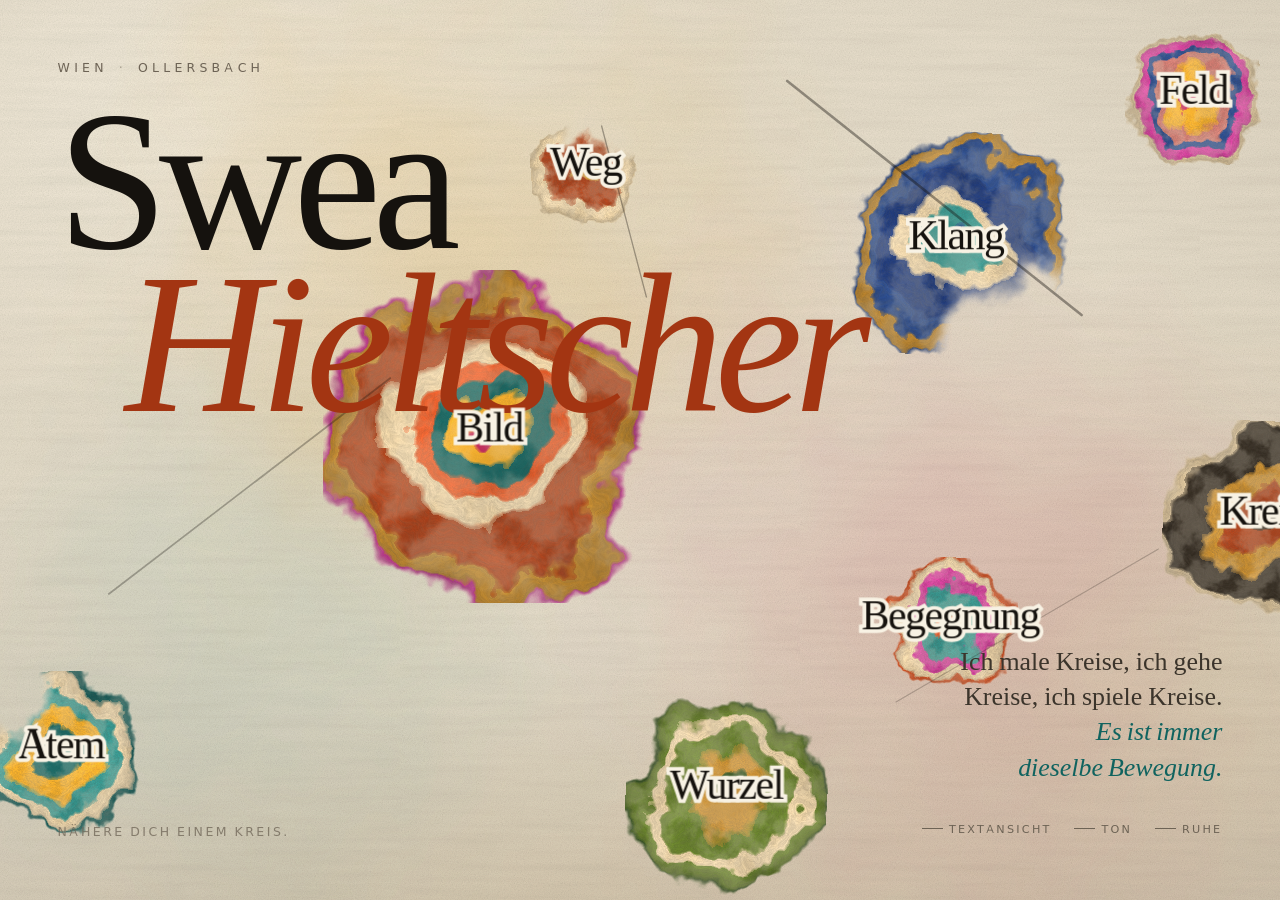
==== index.html @ 7e01fe28 "Kreise — Feld, Spiralräume, Pigment-Shader, Prüfwerkzeuge" ====
<!DOCTYPE html>
<html lang="de" data-modus="feld">
<head>
<meta charset="utf-8">
<meta name="viewport" content="width=device-width, initial-scale=1, viewport-fit=cover">
<title>Swea Hieltscher — Kreise</title>
<meta name="description" content="Swea Hieltscher. Malerei, Musik, Bewegung, Gesundheit. Alles ist ein Kreis. Wien und Ollersbach.">
<meta name="theme-color" content="#efe5d1">
<meta name="color-scheme" content="light">

<meta property="og:title" content="Swea Hieltscher — Kreise">
<meta property="og:description" content="Malerei, Musik, Bewegung, Gesundheit. Alles ist ein Kreis.">
<meta property="og:type" content="website">
<meta property="og:locale" content="de_AT">

<link rel="preload" href="assets/fonts/fraunces-var.woff2" as="font" type="font/woff2" crossorigin>
<link rel="preload" href="assets/fonts/instrument-sans-var.woff2" as="font" type="font/woff2" crossorigin>
<link rel="stylesheet" href="assets/css/01-grund.css">
<link rel="stylesheet" href="assets/css/02-feld.css">
<link rel="stylesheet" href="assets/css/03-raum.css">
<link rel="stylesheet" href="assets/css/04-schrift.css">
</head>
<body>

<a class="ueberspringen" href="#dokument">Direkt zum Text</a>

<!-- ══════════════════════════════════════════════════════════════
     PAPIER — der Grund. Liegt unter allem.
     ══════════════════════════════════════════════════════════════ -->
<div class="papier" aria-hidden="true">
  <div class="papier__ton"></div>
  <div class="papier__faser"></div>
  <div class="papier__licht"></div>
</div>

<!-- ══════════════════════════════════════════════════════════════
     PIGMENT — die gemalten Kreise (WebGL). Rein dekorativ.
     Ohne WebGL bleibt die Fläche leer und die SVG-Ebene trägt alles.
     ══════════════════════════════════════════════════════════════ -->
<canvas id="pigment" aria-hidden="true"></canvas>
<!-- Die Faser des Papiers liegt AUF der Farbe — sonst schwebt sie darüber. -->
<div class="korn" aria-hidden="true"></div>

<!-- ══════════════════════════════════════════════════════════════
     LINIEN — Kandinsky-Ebene: Geraden, Kreisrisse, Rotoskop-Figur
     ══════════════════════════════════════════════════════════════ -->
<svg id="linien" aria-hidden="true" preserveAspectRatio="xMidYMid slice">
  <defs>
    <filter id="zittern" x="-20%" y="-20%" width="140%" height="140%">
      <feTurbulence type="fractalNoise" baseFrequency="0.02" numOctaves="2" seed="7" result="n"/>
      <feDisplacementMap in="SourceGraphic" in2="n" scale="6" xChannelSelector="R" yChannelSelector="G"/>
    </filter>
    <filter id="tusche" x="-15%" y="-15%" width="130%" height="130%">
      <feTurbulence type="fractalNoise" baseFrequency="0.9" numOctaves="3" seed="3" result="k"/>
      <feDisplacementMap in="SourceGraphic" in2="k" scale="1.6" xChannelSelector="R" yChannelSelector="G"/>
    </filter>
    <!-- Aquarell: Kanten ausfransen, Pigment körnen, Ränder dunkler laufen lassen -->
    <filter id="aquarell" x="-12%" y="-12%" width="124%" height="124%" color-interpolation-filters="sRGB">
      <feTurbulence type="fractalNoise" baseFrequency="0.014 0.019" numOctaves="4" seed="11" result="gross"/>
      <feDisplacementMap in="SourceGraphic" in2="gross" scale="26" xChannelSelector="R" yChannelSelector="G" result="verlaufen"/>
      <feTurbulence type="fractalNoise" baseFrequency="0.22" numOctaves="3" seed="5" result="fein"/>
      <feDisplacementMap in="verlaufen" in2="fein" scale="5" xChannelSelector="R" yChannelSelector="G" result="gefranst"/>
      <feTurbulence type="fractalNoise" baseFrequency="1.1" numOctaves="2" seed="19" result="korn"/>
      <feColorMatrix in="korn" type="saturate" values="0" result="korngrau"/>
      <feComposite in="korngrau" in2="gefranst" operator="in" result="korn-in"/>
      <feBlend in="gefranst" in2="korn-in" mode="multiply" result="gekoernt"/>
      <feComposite in="gekoernt" in2="gefranst" operator="atop"/>
    </filter>
  </defs>
  <g id="linien-fern"></g>
  <g id="linien-nah"></g>
  <g id="roto"></g>
</svg>

<!-- ══════════════════════════════════════════════════════════════
     DAS FELD — Ebene 0. Ohne JavaScript ist das schlicht das
     Inhaltsverzeichnis eines langen, lesbaren Dokuments.
     ══════════════════════════════════════════════════════════════ -->
<header id="feld">

  <p class="feld__ort"><span>Wien</span> <i>·</i> <span>Ollersbach</span></p>

  <h1 class="feld__name">
    <span class="feld__vorname">Swea</span>
    <span class="feld__nachname">Hieltscher</span>
  </h1>

  <p class="feld__satz">
    Ich male Kreise, ich gehe Kreise, ich spiele Kreise.<br>
    <em>Es ist immer dieselbe&nbsp;Bewegung.</em>
  </p>

  <nav class="feld__kreise" aria-label="Bereiche">
    <ul>
      <li><a href="#raum-bild"      data-kreis="bild"><b>Bild</b><i>Malerei</i></a></li>
      <li><a href="#raum-klang"     data-kreis="klang"><b>Klang</b><i>Violine &amp; Musikphysiologie</i></a></li>
      <li><a href="#raum-kreis"     data-kreis="kreis"><b>Kreis</b><i>Bagua Zhang</i></a></li>
      <li><a href="#raum-atem"      data-kreis="atem"><b>Atem</b><i>Qigong</i></a></li>
      <li><a href="#raum-wurzel"    data-kreis="wurzel"><b>Wurzel</b><i>Gesundheitscoaching</i></a></li>
      <li><a href="#raum-feld"      data-kreis="feldraum"><b>Feld</b><i>Aurachirurgie</i></a></li>
      <li><a href="#raum-weg"       data-kreis="weg"><b>Weg</b><i>Über Swea</i></a></li>
      <li><a href="#raum-begegnung" data-kreis="begegnung"><b>Begegnung</b><i>Termin &amp; Kontakt</i></a></li>
    </ul>
  </nav>

  <p class="feld__hinweis" data-hinweis>
    <span class="nur-zeiger">Nähere dich einem Kreis.</span>
    <span class="nur-finger">Berühre einen Kreis.</span>
  </p>
</header>

<!-- ══════════════════════════════════════════════════════════════
     WERKZEUG — dezent, unten. Keine Buttons: Striche mit Wörtern.
     ══════════════════════════════════════════════════════════════ -->
<div id="werkzeug">
  <button type="button" data-schalter="schrift" aria-pressed="false">
    <span class="werkzeug__strich" aria-hidden="true"></span>Textansicht
  </button>
  <button type="button" data-schalter="ton" aria-pressed="false">
    <span class="werkzeug__strich" aria-hidden="true"></span>Ton
  </button>
  <button type="button" data-schalter="ruhe" aria-pressed="false">
    <span class="werkzeug__strich" aria-hidden="true"></span>Ruhe
  </button>
</div>

<!-- Zurück ins Feld -->
<button type="button" id="zurueck" hidden>
  <svg viewBox="0 0 40 40" aria-hidden="true"><circle cx="20" cy="20" r="15"/><circle cx="20" cy="20" r="8"/><circle cx="20" cy="20" r="2.5"/></svg>
  <span>ins Feld</span>
</button>

<!-- ══════════════════════════════════════════════════════════════
     DOKUMENT — der wirkliche Inhalt. Immer im DOM, immer lesbar,
     immer durchsuchbar. Die Räume sind nur seine Inszenierung.
     ══════════════════════════════════════════════════════════════ -->
<main id="dokument">

<!-- ─────────────────────────────── BILD ─────────────────────────── -->
<article class="raum" id="raum-bild" data-kreis="bild" data-geste="ringe">
  <div class="raum__kopf">
    <p class="raum__zahl" aria-hidden="true">01</p>
    <p class="raum__art">Malerei</p>
    <h2 class="raum__titel">Bild</h2>
    <p class="raum__lead">Farbe ist nichts, was man aufträgt.<br><em>Sie ist etwas, das kreist.</em></p>
  </div>

  <div class="raum__leib">
    <!-- PLATZHALTER-TEXT · bitte von Swea ersetzen -->
    <p class="gross">Ich male in Ringen. Nicht weil ich es mir vorgenommen hätte — es passiert einfach. Der Pinsel setzt an und findet von selbst zurück zum Anfang.</p>

    <p>Wenn ich vor der Leinwand stehe, arbeite ich nicht anders als beim Kreisgehen im Bagua oder beim Bogenstrich auf der Violine. Es gibt einen Mittelpunkt, und alles ordnet sich um ihn. Was von außen wie Komposition aussieht, ist von innen Atem.</p>

    <p>Die Farben suche ich nicht aus. Sie kommen aus dem Zustand, in dem ich bin: Zinnober an lauten Tagen, tiefes Türkis, wenn ich lange still war. Manche Bilder brauchen vierzig Schichten, bis der Kern durchkommt.</p>

    <blockquote>
      <p>Ein Kreis hat keinen Anfang, den man verteidigen müsste.</p>
    </blockquote>
  </div>

  <!-- Werke: Platzhalter. Ersetzen durch echte Aufnahmen in assets/img/werke/ -->
  <div class="werke" data-werke>
    <figure class="werk" data-palette="glut">
      <div class="werk__flaeche" aria-hidden="true"></div>
      <figcaption><b>Kreislauf I</b><i>Öl auf Leinwand · 90 × 120 cm</i></figcaption>
    </figure>
    <figure class="werk" data-palette="aquarell">
      <div class="werk__flaeche" aria-hidden="true"></div>
      <figcaption><b>Aufbrechen</b><i>Aquarell auf Bütten · 56 × 76 cm</i></figcaption>
    </figure>
    <figure class="werk" data-palette="kandinsky">
      <div class="werk__flaeche" aria-hidden="true"></div>
      <figcaption><b>Acht Richtungen</b><i>Acryl &amp; Tusche · 100 × 100 cm</i></figcaption>
    </figure>
    <figure class="werk" data-palette="erde">
      <div class="werk__flaeche" aria-hidden="true"></div>
      <figcaption><b>Spreewald, aus dem Gedächtnis</b><i>Öl auf Holz · 40 × 40 cm</i></figcaption>
    </figure>
  </div>

  <div class="raum__fuss">
    <p>Arbeiten sind nach Vereinbarung im Atelier zu sehen.</p>
    <a class="strichlink" href="#raum-begegnung">Atelierbesuch anfragen</a>
  </div>
</article>

<!-- ─────────────────────────────── KLANG ────────────────────────── -->
<article class="raum" id="raum-klang" data-kreis="klang" data-geste="saite">
  <div class="raum__kopf">
    <p class="raum__zahl" aria-hidden="true">02</p>
    <p class="raum__art">Violine &amp; Musikphysiologie</p>
    <h2 class="raum__titel">Klang</h2>
    <p class="raum__lead">Seit meinem siebten Lebensjahr<br><em>spiele ich jeden Tag.</em></p>
  </div>

  <div class="artefakt">
    <div class="saite">
      <svg viewBox="0 0 1000 220" preserveAspectRatio="none" aria-hidden="true"><path d="M0 110 L1000 110"/></svg>
    </div>
    <p class="artefakt__wort">Streich darüber. Vier Saiten: g&nbsp;·&nbsp;d&nbsp;·&nbsp;a&nbsp;·&nbsp;e′</p>
  </div>

  <div class="raum__leib">
    <p class="gross">Durch die Musik konnte ich verarbeiten, wofür ich keine Worte hatte. Ihre Schönheit und Kraft wurden zu einem täglichen Lebenselixier.</p>

    <p>Der Weg führte mich in den Beruf: Musikerin, Violinpädagogin, Leiterin der Schostakowitsch-Musikschule in Berlin. Heute bin ich Direktorin der Musikschulen der Stadt Wien.</p>

    <p>Die asymmetrische Haltung beim Violinspiel wurde zugleich zu einer großen körperlichen Herausforderung. Schon im Studium begann ich deshalb mit Yoga und Taiji. Später absolvierte ich an der Universität für Musik und darstellende Kunst Wien die Ausbildung zur <b>Musikphysiologin</b>.</p>

    <p>Mir ist wichtig, dass Lehrende und Schüler:innen von Beginn an Zugang zu einem gelösten Körper finden — und damit zu einem freien Spiel ihres Instruments.</p>
  </div>

  <ul class="liste">
    <li><b>Musiker:innengesundheit</b><span>Einzelcoaching für Spielende jeden Alters und Niveaus</span></li>
    <li><b>Haltung &amp; Spielapparat</b><span>Asymmetrie verstehen statt bekämpfen</span></li>
    <li><b>Auftrittsangst</b><span>Atem, Wahrnehmung, Zentrierung vor dem Podium</span></li>
    <li><b>Fortbildung für Kollegien</b><span>Musikschulen, Konservatorien, Orchester</span></li>
  </ul>

  <div class="raum__fuss">
    <a class="strichlink" href="#raum-begegnung">Coaching anfragen</a>
  </div>
</article>

<!-- ─────────────────────────────── KREIS ────────────────────────── -->
<article class="raum" id="raum-kreis" data-kreis="kreis" data-geste="gehen">
  <div class="raum__kopf">
    <p class="raum__zahl" aria-hidden="true">03</p>
    <p class="raum__art">Bagua Zhang</p>
    <h2 class="raum__titel">Kreis</h2>
    <p class="raum__lead">Die Acht-Trigramme-Hand.<br><em>Meditation, die geht.</em></p>
  </div>

  <div class="artefakt">
    <div class="bagua">
      <svg viewBox="0 0 600 460" aria-hidden="true">
        <g class="bagua__ring"></g>
        <g class="bagua__spur"></g>
        <g class="bagua__trigramme"></g>
        <g class="bagua__figur"></g>
      </svg>
    </div>
    <p class="artefakt__wort">Führ sie um den Kreis. Acht Richtungen, eine Bewegung.</p>
  </div>

  <div class="raum__leib">
    <p class="gross">Bagua Zhang gehört zu den inneren Stilen der chinesischen Kampfkunst. Es verbindet Selbstverteidigung mit Gesundheitsförderung — und mit Meditation in Bewegung.</p>

    <p>Die charakteristischen Kreisformen mit ihren spiralig windenden Bewegungen schulen Beweglichkeit, Zentrierung und Präsenz. Eine Reihe von Aufwärmübungen bringt die Energie ins Fließen und bereitet gezielt verschiedene Regionen des Körpers vor.</p>

    <p>Bei den anschließenden Kreisformen arbeiten wir mit drehenden und windenden Spiralbewegungen. So trainieren wir Körper und Geist, entspannt und zugleich voller Energie zu sein. Einzelne Übungen lassen sich hervorragend in den Alltag integrieren. Voraussetzung ist der Wille zur Veränderung.</p>
  </div>

  <ul class="liste">
    <li><b>Bagua-Qigong</b><span>als Grundlage — Lösen, Öffnen, Sinken</span></li>
    <li><b>Kreisformen</b><span>Gehen, Wenden, Wandeln</span></li>
    <li><b>Partnerübungen</b><span>Anwendungen und Kontakt</span></li>
  </ul>

  <p class="klein">Für Anfänger:innen und Fortgeschrittene. In Präsenz in Wien und online.</p>

  <div class="raum__fuss">
    <a class="strichlink" href="#raum-begegnung">Kursplatz anfragen</a>
  </div>
</article>

<!-- ─────────────────────────────── ATEM ─────────────────────────── -->
<article class="raum" id="raum-atem" data-kreis="atem" data-geste="atmen">
  <div class="raum__kopf">
    <p class="raum__zahl" aria-hidden="true">04</p>
    <p class="raum__art">Qigong</p>
    <h2 class="raum__titel">Atem</h2>
    <p class="raum__lead">Bewegte Lebenspflege.<br><em>Reichlich und harmonisch fließendes Qi.</em></p>
  </div>

  <div class="artefakt">
    <div class="atem">
      <div class="atem__scheibe" aria-hidden="true"></div>
      <p class="atem__wort" aria-hidden="true">ein</p>
    </div>
    <p class="artefakt__wort">Atme mit. Vier Sekunden ein, sechs aus.</p>
  </div>

  <div class="raum__leib">
    <p class="gross">Qigong umfasst Übungen für Haltung, Bewegung, Atmung, Vorstellung und Geist — in Ruhe oder in Bewegung.</p>

    <p>Reichlich und harmonisch fließendes Qi ist eine Voraussetzung für Gesundheit und Wohlbefinden. Die Vielfalt der Methoden lässt jeden Menschen den passenden Weg finden: sanft, kräftigend, alltagstauglich.</p>
  </div>

  <ul class="liste">
    <li><b>Kranich-Qigong</b><span>&amp; Meridian Balancing</span></li>
    <li><b>Die sechs Harmonien</b><span>Innen und Außen verbinden</span></li>
    <li><b>Die sechs heilenden Laute</b><span>Klang als Organpflege</span></li>
    <li><b>Rücken &amp; Wirbelsäule</b><span>Für alle, die viel sitzen oder tragen</span></li>
  </ul>

  <div class="raum__fuss">
    <a class="strichlink" href="#raum-begegnung">Kursplatz anfragen</a>
  </div>
</article>

<!-- ─────────────────────────────── WURZEL ───────────────────────── -->
<article class="raum" id="raum-wurzel" data-kreis="wurzel" data-geste="wurzeln">
  <div class="raum__kopf">
    <p class="raum__zahl" aria-hidden="true">05</p>
    <p class="raum__art">Ganzheitliches Gesundheitscoaching</p>
    <h2 class="raum__titel">Wurzel</h2>
    <p class="raum__lead">Gesundheit fördern,<br><em>statt Krankheit verwalten.</em></p>
  </div>

  <div class="raum__leib">
    <p class="gross">Unser Körper trägt eine tiefe Fähigkeit zur Selbstregulation in sich. Meine Arbeit setzt genau dort an: bei den Wurzeln.</p>

    <p>In der Einzelberatung schauen wir gemeinsam auf die tragenden Säulen deiner Gesundheit — und entwickeln konkrete, alltagstaugliche Schritte, die zu deinem Leben passen. Die zugrundeliegende Ausbildung ist die zum Ganzheitlichen Gesundheitscoach nach Prof. Dr. Spitz an der Akademie für menschliche Medizin.</p>
  </div>

  <div class="artefakt">
    <div class="wurzelwerk"><svg aria-hidden="true"></svg></div>
    <p class="artefakt__wort">Fünf Säulen. Sie wachsen aus derselben Wurzel.</p>
  </div>

  <ul class="liste liste--wurzel">
    <li><b>Ernährung</b><span>Ganzheitlich und anti-entzündlich</span></li>
    <li><b>Bewegung</b><span>Regeneration und Schlaf</span></li>
    <li><b>Licht</b><span>Vitamin D, Sonne, Naturverbundenheit</span></li>
    <li><b>Ruhe</b><span>Stress, mentale Balance, innere Stille</span></li>
    <li><b>Begleitung</b><span>Individuell, Schritt für Schritt</span></li>
  </ul>

  <p class="klein">Ob persönlich in Wien oder online von zuhause — die Zusammenarbeit richtet sich nach dir.</p>

  <div class="raum__fuss">
    <a class="strichlink" href="#raum-begegnung">Coaching-Termin buchen</a>
    <a class="strichlink strichlink--extern" href="https://spitzen-ausbildung.de/" rel="noopener">Zur Ausbildung</a>
  </div>
</article>

<!-- ─────────────────────────────── FELD ─────────────────────────── -->
<article class="raum" id="raum-feld" data-kreis="feldraum" data-geste="felder">
  <div class="raum__kopf">
    <p class="raum__zahl" aria-hidden="true">06</p>
    <p class="raum__art">Aurachirurgie &amp; Informationsmedizin</p>
    <h2 class="raum__titel">Feld</h2>
    <p class="raum__lead">Dort, wo das Behandeln von Symptomen<br><em>allein nicht weiterhilft.</em></p>
  </div>

  <div class="raum__leib">
    <p class="gross">Die Aurachirurgie nach Rudolf Kern arbeitet auf der energetischen Ebene des Menschen.</p>

    <p>Sie widmet sich belastenden Mustern, karmischen Themen und der Anregung der Selbstheilungskräfte. Ausgebildet wurde ich bei Rudolf Kern und Dr. med. Mathias Künlen am Institut Kerngesund.</p>

    <p>Energetische Arbeit lässt sich sowohl in Präsenz als auch als Fernbegleitung durchführen. Wir finden gemeinsam die Form, die dich am besten unterstützt.</p>

    <p class="hinweis-medizinisch">Diese Arbeit versteht sich als Ergänzung — nicht als Ersatz — zu ärztlicher Behandlung. Sie stellt kein Heilversprechen dar.</p>
  </div>

  <div class="artefakt">
    <div class="aura" aria-hidden="true"><span></span><span></span><span></span><span></span><span></span></div>
    <p class="artefakt__wort">Schichten um einen Menschen herum.</p>
  </div>

  <div class="raum__fuss">
    <a class="strichlink" href="#raum-begegnung">Sitzung anfragen</a>
    <a class="strichlink strichlink--extern" href="https://www.kerngesund.ch/" rel="noopener">Institut Kerngesund</a>
    <a class="strichlink strichlink--extern" href="https://www.aurachirurgie.me/" rel="noopener">Aurachirurgie</a>
  </div>
</article>

<!-- ─────────────────────────────── WEG ──────────────────────────── -->
<article class="raum" id="raum-weg" data-kreis="weg" data-geste="linie">
  <div class="raum__kopf">
    <p class="raum__zahl" aria-hidden="true">07</p>
    <p class="raum__art">Über Swea</p>
    <h2 class="raum__titel">Weg</h2>
    <p class="raum__lead">Ich gehe mit offenen Sinnen durchs Leben —<br><em>und meinen eigenen Weg.</em></p>
  </div>

  <ol class="weg" data-weg>
    <li>
      <h3>Der Spreewald</h3>
      <p>Schon in meiner Kindheit entwickelte ich eine tiefe Verbundenheit zur Natur. In Wald und Flur des Spreewaldes nahe meiner Heimatstadt fand ich Wohlbefinden und viele glückliche Momente. Heute weiß ich: dort habe ich immer wieder Heilung für Seele, Körper und Geist erfahren.</p>
    </li>
    <li>
      <h3>Die Violine</h3>
      <p>Seit meinem siebten Lebensjahr begleitet mich das tägliche Spiel. Mein Körperbewusstsein und meine Wahrnehmung für die grenzenlosen Schwingungen der Musik wurden früh geschult.</p>
    </li>
    <li>
      <h3>Berlin</h3>
      <p>Musikerin, Violinpädagogin, Leiterin der Schostakowitsch-Musikschule.</p>
    </li>
    <li>
      <h3>Yoga, Taiji, mdw</h3>
      <p>Die asymmetrische Haltung beim Violinspiel wurde zur körperlichen Herausforderung. Schon im Studium begann ich deshalb mit Yoga und Taiji. Später die Ausbildung zur Musikphysiologin an der Universität für Musik und darstellende Kunst Wien.</p>
    </li>
    <li>
      <h3>Um die Jahrtausendwende</h3>
      <p>Gezielte Ausbildungen in Qigong, Taiji und Bagua Zhang. Was damals begann, wurde zu einem lebenslangen Lernen — und führte mich dazu, selbst Kurse und Fortbildungen in Körper- und Energiearbeit zu geben.</p>
    </li>
    <li>
      <h3>Wien</h3>
      <p>Als Direktorin der Musikschulen der Stadt Wien ist es mir wichtig, dass Lehrende und Schüler:innen von Beginn an Zugang zu einem gelösten Körper finden.</p>
    </li>
    <li>
      <h3>Heute</h3>
      <p>Ganzheitlicher Gesundheitscoach nach Prof. Dr. Spitz, Coach für Aurachirurgie und Informationsmedizin bei Rudolf Kern und Dr. med. Mathias Künlen. Und Malerin. Meine Erfahrungen und mein Wissen gebe ich weiter — in Kursen, in Einzelsettings, in Bildern.</p>
    </li>
  </ol>

  <div class="raum__fuss">
    <a class="strichlink" href="#raum-begegnung">Schreib mir</a>
  </div>
</article>

<!-- ─────────────────────────── BEGEGNUNG ────────────────────────── -->
<article class="raum" id="raum-begegnung" data-kreis="begegnung" data-geste="vesica">
  <div class="raum__kopf">
    <p class="raum__zahl" aria-hidden="true">08</p>
    <p class="raum__art">Termin &amp; Kontakt</p>
    <h2 class="raum__titel">Begegnung</h2>
    <p class="raum__lead">Zwei Kreise, die sich überschneiden.<br><em>Dazwischen entsteht der Raum.</em></p>
  </div>

  <form class="formular" data-formular action="mailto:info@gesundheitscoach-wien.at" method="post" enctype="text/plain">
    <p class="formular__zeile">
      <label for="f-name">Wie heißt du?</label>
      <input id="f-name" name="Name" type="text" autocomplete="name" required>
    </p>
    <p class="formular__zeile">
      <label for="f-mail">Wo erreiche ich dich?</label>
      <input id="f-mail" name="E-Mail" type="email" autocomplete="email" required>
    </p>
    <fieldset class="formular__wahl">
      <legend>Worum geht es?</legend>
      <span><input type="radio" id="w1" name="Anliegen" value="Gesundheitscoaching"><label for="w1">Gesundheitscoaching</label></span>
      <span><input type="radio" id="w2" name="Anliegen" value="Aurachirurgie"><label for="w2">Aurachirurgie</label></span>
      <span><input type="radio" id="w3" name="Anliegen" value="Qigong"><label for="w3">Qigong</label></span>
      <span><input type="radio" id="w4" name="Anliegen" value="Bagua Zhang"><label for="w4">Bagua Zhang</label></span>
      <span><input type="radio" id="w5" name="Anliegen" value="Musiker:innengesundheit"><label for="w5">Musiker:innengesundheit</label></span>
      <span><input type="radio" id="w6" name="Anliegen" value="Kunst"><label for="w6">Kunst</label></span>
    </fieldset>
    <fieldset class="formular__wahl formular__wahl--eng">
      <legend>Wie?</legend>
      <span><input type="radio" id="o1" name="Format" value="Präsenz in Wien"><label for="o1">Präsenz in Wien</label></span>
      <span><input type="radio" id="o2" name="Format" value="Online"><label for="o2">Online</label></span>
    </fieldset>
    <p class="formular__zeile">
      <label for="f-text">Was möchtest du mir sagen?</label>
      <textarea id="f-text" name="Nachricht" rows="4"></textarea>
    </p>
    <p class="formular__senden">
      <button type="submit"><span>Absenden</span></button>
    </p>
    <p class="klein formular__notiz">Öffnet dein E-Mail-Programm. Lieber direkt? <a href="mailto:info@gesundheitscoach-wien.at">info@gesundheitscoach-wien.at</a></p>
  </form>

  <div class="kontakt">
    <p><a href="mailto:info@gesundheitscoach-wien.at">info@gesundheitscoach-wien.at</a></p>
    <p><a href="tel:+4369918131950">+43 699 1 81 31 950</a></p>
    <p>Schloßstraße 1/8 · 3061 Ollersbach · Österreich</p>
  </div>
</article>

<!-- ─────────────────────────── RECHTLICHES ──────────────────────── -->
<article class="raum raum--recht" id="raum-impressum" data-kreis="recht">
  <div class="raum__kopf">
    <h2 class="raum__titel raum__titel--klein">Impressum</h2>
  </div>
  <div class="raum__leib">
    <p>Offenlegung gemäß § 5 ECG, § 14 UGB und § 25 Mediengesetz.</p>
    <h3>Medieninhaberin &amp; für den Inhalt verantwortlich</h3>
    <p>Swea Hieltscher<br>Schloßstraße 1/8<br>3061 Ollersbach, Österreich</p>
    <h3>Kontakt</h3>
    <p>E-Mail: <a href="mailto:info@gesundheitscoach-wien.at">info@gesundheitscoach-wien.at</a><br>Telefon: <a href="tel:+4369918131950">+43 699 1 81 31 950</a></p>
    <h3>Unternehmensgegenstand</h3>
    <p>Ganzheitliches Gesundheitscoaching, energetische Begleitung (Aurachirurgie), Qigong- und Bagua-Zhang-Kurse, Coaching für Musiker:innengesundheit sowie künstlerische Tätigkeit.</p>
    <h3>Berufsrechtliche Angaben</h3>
    <p>Berufsbezeichnung: Gesundheitscoach. Verliehen in Österreich. UID-Nr.: derzeit keine vorhanden.</p>
    <h3>Wichtiger gesundheitlicher Hinweis</h3>
    <p>Die angebotenen Coachings, energetischen Sitzungen und Bewegungskurse dienen der Förderung von Wohlbefinden und Gesundheit. Sie ersetzen keine ärztliche oder psychotherapeutische Diagnose oder Behandlung und stellen kein Heilversprechen dar. Bei gesundheitlichen Beschwerden wende dich bitte an eine Ärztin oder einen Arzt.</p>
    <h3>Online-Streitbeilegung</h3>
    <p>Die Europäische Kommission stellt eine Plattform zur Online-Streitbeilegung bereit: <a href="https://ec.europa.eu/consumers/odr/" rel="noopener">ec.europa.eu/consumers/odr</a>. Zur Teilnahme an einem Streitbeilegungsverfahren vor einer Verbraucherschlichtungsstelle sind wir nicht verpflichtet und grundsätzlich nicht bereit.</p>
    <h3>Haftung für Inhalte &amp; Links</h3>
    <p>Die Inhalte dieser Website wurden mit größter Sorgfalt erstellt. Für Richtigkeit, Vollständigkeit und Aktualität wird keine Gewähr übernommen. Diese Website enthält Links zu externen Websites Dritter; für deren Inhalte ist stets der jeweilige Anbieter verantwortlich.</p>
    <h3>Bildnachweis</h3>
    <p>Kunstwerke: Swea Hieltscher. Alle Rechte vorbehalten.</p>
  </div>
</article>

<article class="raum raum--recht" id="raum-datenschutz" data-kreis="recht">
  <div class="raum__kopf">
    <h2 class="raum__titel raum__titel--klein">Datenschutz</h2>
  </div>
  <div class="raum__leib">
    <p>Der Schutz deiner persönlichen Daten ist mir ein wichtiges Anliegen. Ich verarbeite personenbezogene Daten im Einklang mit der Datenschutz-Grundverordnung (DSGVO) und dem österreichischen Datenschutzgesetz (DSG).</p>
    <h3>Verantwortliche</h3>
    <p>Swea Hieltscher, Anschrift wie im Impressum. E-Mail: <a href="mailto:info@gesundheitscoach-wien.at">info@gesundheitscoach-wien.at</a></p>
    <h3>Kontaktformular</h3>
    <p>Das Formular auf dieser Seite überträgt keine Daten an diesen Server. Es öffnet dein eigenes E-Mail-Programm mit einer vorbereiteten Nachricht. Erst wenn du dort auf „Senden“ klickst, erreichen mich deine Angaben — auf demselben Weg wie eine gewöhnliche E-Mail.</p>
    <p><b>Zweck:</b> Bearbeitung und Beantwortung deiner Anfrage. <b>Rechtsgrundlage:</b> Art. 6 Abs. 1 lit. b DSGVO sowie lit. f. <b>Speicherdauer:</b> bis der Zweck entfällt, längstens bis zum Ablauf gesetzlicher Aufbewahrungsfristen.</p>
    <h3>Hosting &amp; Server-Logfiles</h3>
    <!-- TODO: Hosting-Anbieter eintragen -->
    <p>Diese Website wird bei <b>[Hosting-Anbieter eintragen]</b> gehostet. Beim Aufruf werden technische Zugriffsdaten (IP-Adresse, Zeitpunkt, abgerufene Seite, Browsertyp) in Server-Logfiles verarbeitet. Rechtsgrundlage: Art. 6 Abs. 1 lit. f DSGVO.</p>
    <h3>Schriften, Bilder, Skripte</h3>
    <p>Sämtliche Schriftarten, Bilder und Programmbibliotheken werden direkt von diesem Server ausgeliefert. Es werden keine Daten an Google Fonts, CDNs oder andere externe Anbieter übertragen.</p>
    <h3>Cookies &amp; lokale Speicherung</h3>
    <p>Diese Website setzt keine Cookies und kein Tracking ein. Deine Einstellungen für Textansicht, Ton und Ruhe werden ausschließlich lokal in deinem Browser gespeichert und niemals übertragen.</p>
    <h3>Deine Rechte</h3>
    <p>Dir stehen die Rechte auf Auskunft, Berichtigung, Löschung, Einschränkung der Verarbeitung, Datenübertragbarkeit und Widerspruch zu. Wende dich dafür an <a href="mailto:info@gesundheitscoach-wien.at">info@gesundheitscoach-wien.at</a>. Beschwerden richtest du an die österreichische Datenschutzbehörde (<a href="https://www.dsb.gv.at" rel="noopener">dsb.gv.at</a>).</p>
  </div>
</article>

</main>

<footer id="rand">
  <p class="rand__signet" aria-hidden="true">
    <svg viewBox="0 0 60 60"><circle cx="30" cy="30" r="26"/><circle cx="30" cy="30" r="17"/><circle cx="30" cy="30" r="9"/><circle cx="30" cy="30" r="3"/></svg>
  </p>
  <nav aria-label="Rechtliches">
    <a href="#raum-impressum">Impressum</a>
    <a href="#raum-datenschutz">Datenschutz</a>
    <a href="mailto:info@gesundheitscoach-wien.at">E-Mail</a>
  </nav>
  <p class="rand__zeile">© <span data-jahr>2026</span> Swea Hieltscher · Wien &amp; Ollersbach</p>
</footer>

<!-- Wer index.html doppelklickt, sieht nur das Notfall-Dokument:
     Browser sperren ES-Module bei file://. Ein Hinweis erspart Rätselraten. -->
<script>
(function () {
  if (location.protocol !== 'file:') return;
  document.documentElement.setAttribute('data-datei', 'ja');
  var p = document.createElement('p');
  p.style.cssText = 'position:fixed;inset:auto 0 0 0;z-index:9999;margin:0;padding:.9rem 1.2rem;'
    + 'background:#2a231a;color:#efe5d1;font:14px/1.5 system-ui,sans-serif;text-align:center';
  p.innerHTML = 'Das hier ist nur die Textfassung — Browser sperren bei einer lokal ge&ouml;ffneten Datei '
    + 'die Programmteile. Die eigentliche Seite liegt daneben als <b>vorschau.html</b>, '
    + 'oder starte einen kleinen Server: <code>npx serve</code>';
  addEventListener('DOMContentLoaded', function () { document.body.appendChild(p); });
})();
</script>
<script type="module" src="assets/js/main.js"></script>
<noscript>
  <style>
    #pigment,#linien,#werkzeug,#zurueck{display:none!important}
    html{--js:0}
    #feld .feld__kreise a{position:static!important;opacity:1!important;transform:none!important}
  </style>
</noscript>
</body>
</html>
---- assets/css/01-grund.css ----
/* ══════════════════════════════════════════════════════════════════
   01 — GRUND
   Papier, Pigment, Schrift. Alles andere steht darauf.
   ══════════════════════════════════════════════════════════════════ */

@font-face {
  font-family: 'Fraunces';
  src: url('../fonts/fraunces-var.woff2') format('woff2-variations'),
       url('../fonts/fraunces-var.woff2') format('woff2');
  font-weight: 100 900;
  font-style: normal;
  font-display: swap;
  unicode-range: U+0000-00FF, U+0131, U+0152-0153, U+02BB-02BC, U+2000-206F, U+2013-2014, U+2018-201A, U+201C-201E, U+2020-2022, U+2026, U+2030, U+2039-203A, U+20AC, U+2122, U+0100-017F;
}
@font-face {
  font-family: 'Fraunces';
  src: url('../fonts/fraunces-var-italic.woff2') format('woff2-variations'),
       url('../fonts/fraunces-var-italic.woff2') format('woff2');
  font-weight: 100 900;
  font-style: italic;
  font-display: swap;
}
@font-face {
  font-family: 'Instrument Sans';
  src: url('../fonts/instrument-sans-var.woff2') format('woff2-variations'),
       url('../fonts/instrument-sans-var.woff2') format('woff2');
  font-weight: 400 700;
  font-style: normal;
  font-display: swap;
}
@font-face {
  font-family: 'Instrument Serif';
  src: url('../fonts/instrument-serif.woff2') format('woff2');
  font-weight: 400;
  font-style: normal;
  font-display: swap;
}
@font-face {
  font-family: 'Instrument Serif';
  src: url('../fonts/instrument-serif-italic.woff2') format('woff2');
  font-weight: 400;
  font-style: italic;
  font-display: swap;
}

/* ── Pigmente ───────────────────────────────────────────────────── */
:root {
  /* Papier */
  --papier:        #efe5d1;
  --papier-tief:   #e4d6bc;
  --papier-hell:   #f8f2e4;

  /* Tusche */
  --tusche:        #15120e;
  --tusche-weich:  #3b342b;
  --tusche-fern:   #6d6355;

  /* Ihre Farben — aus den Bildern gelesen */
  --zinnober:      #e0521c;
  --safran:        #f0a81c;
  --karmin:        #c31d55;
  --magenta:       #d4359a;
  --tuerkis:       #10635f;
  --tuerkis-hell:  #2e948c;
  --kobalt:        #1e3f8f;
  --oliv:          #55701f;
  --ocker:         #c58a2a;
  --creme:         #f6edd8;
  --rost:          #a33512;

  /* Rhythmus */
  --atem:          5.5s;      /* ein voller Atemzug */
  --puls:          1.2s;

  /* Maße */
  --rand:          clamp(1.25rem, 4.5vw, 4.5rem);
  --spalte:        min(64ch, 92vw);
  --zeile:         1.62;

  /* Ebenen */
  --z-papier:      0;
  --z-pigment:     1;
  --z-linien:      2;
  --z-feld:        3;
  --z-raum:        4;
  --z-werkzeug:    6;

  --schnell:       .32s;
  --mittel:        .68s;
  --langsam:       1.4s;
  --kurve:         cubic-bezier(.22,1,.28,1);
  --kurve-weich:   cubic-bezier(.4,0,.2,1);

  color-scheme: light;
}

/* ── Zurücksetzen ───────────────────────────────────────────────── */
*, *::before, *::after { box-sizing: border-box; }

html {
  -webkit-text-size-adjust: 100%;
  scroll-behavior: smooth;
  overscroll-behavior-y: none;
}

body {
  margin: 0;
  min-height: 100svh;
  background: var(--papier);
  color: var(--tusche);
  font-family: 'Instrument Sans', ui-sans-serif, system-ui, -apple-system, 'Segoe UI', sans-serif;
  font-size: clamp(1rem, .92rem + .35vw, 1.14rem);
  line-height: var(--zeile);
  font-synthesis-weight: none;
  text-rendering: optimizeLegibility;
  -webkit-font-smoothing: antialiased;
  overflow-x: hidden;
}

img, svg, canvas { display: block; max-width: 100%; }
button { font: inherit; color: inherit; background: none; border: 0; padding: 0; cursor: pointer; }
input, textarea, select { font: inherit; color: inherit; }

/* ── Papier ─────────────────────────────────────────────────────── */
.papier {
  position: fixed;
  inset: 0;
  z-index: var(--z-papier);
  pointer-events: none;
}

/* Grundton mit ungleichmäßiger Wärme — kein flaches Beige */
.papier__ton {
  position: absolute;
  inset: -10%;
  background:
    radial-gradient(58% 46% at 22% 18%, #f8f1df 0%, transparent 62%),
    radial-gradient(52% 60% at 82% 74%, #ecdec2 0%, transparent 66%),
    radial-gradient(70% 55% at 50% 108%, #e2d2b4 0%, transparent 70%),
    var(--papier);
}

/* Bütten-Faser: zwei überlagerte Rauschmuster, eines gerichtet */
.papier__faser {
  position: absolute;
  inset: 0;
  opacity: .5;
  mix-blend-mode: multiply;
  background-image:
    url("data:image/svg+xml;utf8,<svg xmlns='http://www.w3.org/2000/svg' width='300' height='300'><filter id='f'><feTurbulence type='fractalNoise' baseFrequency='0.85' numOctaves='4' stitchTiles='stitch'/><feColorMatrix type='saturate' values='0'/></filter><rect width='300' height='300' filter='url(%23f)' opacity='0.42'/></svg>"),
    url("data:image/svg+xml;utf8,<svg xmlns='http://www.w3.org/2000/svg' width='400' height='400'><filter id='g'><feTurbulence type='fractalNoise' baseFrequency='0.008 0.14' numOctaves='3' stitchTiles='stitch'/><feColorMatrix type='saturate' values='0'/></filter><rect width='400' height='400' filter='url(%23g)' opacity='0.3'/></svg>");
  background-size: 300px 300px, 400px 400px;
}

/* Vignette / Lichtfall — als läge das Blatt unter einer Lampe */
.papier__licht {
  position: absolute;
  inset: 0;
  background:
    radial-gradient(120% 95% at 38% 30%, transparent 40%, rgba(70,52,28,.09) 78%, rgba(50,36,18,.17) 100%);
}

/* ── Schrift ────────────────────────────────────────────────────── */
h1, h2, h3, .anzeige {
  font-family: 'Fraunces', 'Instrument Serif', Georgia, 'Times New Roman', serif;
  font-weight: 400;
  line-height: 1.02;
  letter-spacing: -.015em;
  text-wrap: balance;
  margin: 0;
}
@supports (font-variation-settings: normal) {
  h1, h2, .anzeige {
    font-variation-settings: 'SOFT' 40, 'WONK' 1, 'opsz' 120, 'wght' 340;
  }
  h3 { font-variation-settings: 'SOFT' 30, 'WONK' 0, 'opsz' 40, 'wght' 460; }
}

p { margin: 0 0 1.1em; }
em { font-style: italic; }
b, strong { font-weight: 600; }

a { color: inherit; text-decoration-thickness: 1px; text-underline-offset: .22em; }

::selection { background: var(--safran); color: var(--tusche); }

/* ── Fokus: ein gezeichneter Ring, keine Systemkontur ───────────── */
:where(a, button, input, textarea, [tabindex]):focus-visible {
  outline: none;
  box-shadow: 0 0 0 2px var(--papier), 0 0 0 4px var(--zinnober);
  border-radius: .35em;
}

/* ── Hilfsklassen ───────────────────────────────────────────────── */
.ueberspringen {
  position: fixed;
  top: .6rem; left: .6rem;
  z-index: 999;
  padding: .55em 1em;
  background: var(--tusche);
  color: var(--papier);
  border-radius: 2em;
  transform: translateY(-160%);
  transition: transform var(--schnell) var(--kurve);
}
.ueberspringen:focus { transform: none; }

.nur-schirm {
  position: absolute !important;
  width: 1px; height: 1px;
  padding: 0; margin: -1px;
  overflow: hidden; clip-path: inset(50%);
  white-space: nowrap;
}

.klein {
  font-size: .84em;
  color: var(--tusche-fern);
  letter-spacing: .01em;
}

/* Kontextabhängige Hinweise */
.nur-finger { display: none; }
@media (hover: none) and (pointer: coarse) {
  .nur-zeiger { display: none; }
  .nur-finger { display: inline; }
}

/* ── Ruhe: wer keine Bewegung will, bekommt keine ───────────────── */
@media (prefers-reduced-motion: reduce) {
  html { scroll-behavior: auto; }
  *, *::before, *::after {
    animation-duration: .001ms !important;
    animation-iteration-count: 1 !important;
    transition-duration: .001ms !important;
  }
}
html[data-ruhe='an'] *, html[data-ruhe='an'] *::before, html[data-ruhe='an'] *::after {
  animation-duration: .001ms !important;
  animation-iteration-count: 1 !important;
  transition-duration: .12s !important;
}
html[data-ruhe='an'] #pigment { opacity: .55; }
---- assets/css/02-feld.css ----
/* ══════════════════════════════════════════════════════════════════
   02 — DAS FELD
   Ebene 0. Ohne JavaScript: eine ruhige, gesetzte Titelseite.
   Mit JavaScript: ein atmender Raum aus gemalten Kreisen.
   ══════════════════════════════════════════════════════════════════ */

#pigment {
  position: fixed;
  inset: 0;
  width: 100%;
  height: 100%;
  z-index: var(--z-pigment);
  pointer-events: none;
  opacity: 0;
  transition: opacity 1.8s var(--kurve-weich);
}
html[data-pigment='an'] #pigment { opacity: 1; }
/* Im Raum bleibt die Farbe als Atmosphäre hinter dem Text stehen. */
html[data-modus='raum'] #pigment { opacity: .38; }
html[data-modus='raum'] #linien { opacity: 0; transition: opacity var(--mittel); }
html[data-modus='raum'] .korn { opacity: .22; }

/* Die Faser liegt auf der Farbe, nicht darunter. */
.korn {
  position: fixed;
  inset: 0;
  z-index: calc(var(--z-pigment) + 1);
  pointer-events: none;
  opacity: .34;
  mix-blend-mode: multiply;
  background-image:
    url("data:image/svg+xml;utf8,<svg xmlns='http://www.w3.org/2000/svg' width='260' height='260'><filter id='f'><feTurbulence type='fractalNoise' baseFrequency='0.92' numOctaves='3' stitchTiles='stitch'/><feColorMatrix type='saturate' values='0'/></filter><rect width='260' height='260' filter='url(%23f)' opacity='0.5'/></svg>");
  background-size: 260px 260px;
}
html[data-schrift='an'] .korn { display: none; }

#linien {
  position: fixed;
  inset: 0;
  width: 100%;
  height: 100%;
  z-index: var(--z-linien);
  pointer-events: none;
  overflow: visible;
}
#linien path, #linien line, #linien circle, #linien polyline {
  fill: none;
  stroke: var(--tusche);
  vector-effect: non-scaling-stroke;
}

/* ── Der Kopf ───────────────────────────────────────────────────── */
#feld {
  position: relative;
  z-index: var(--z-feld);
  min-height: 100svh;
  padding: var(--rand);
  padding-block-end: calc(var(--rand) * 2);
  display: grid;
  align-content: center;
}

html[data-js='an'] #feld {
  position: fixed;
  inset: 0;
  display: block;
  padding: 0;
  overflow: hidden;
  transition: opacity var(--mittel) var(--kurve), filter var(--mittel) var(--kurve);
}
html[data-js='an'][data-modus='raum'] #feld {
  opacity: 0;
  filter: blur(10px);
  pointer-events: none;
}

/* Ort */
.feld__ort {
  font-size: .78rem;
  letter-spacing: .34em;
  text-transform: uppercase;
  color: var(--tusche-fern);
  margin: 0 0 1.2rem;
}
.feld__ort i { font-style: normal; opacity: .5; margin: 0 .3em; }

html[data-js='an'] .feld__ort {
  position: absolute;
  top: var(--rand);
  left: var(--rand);
  margin: 0;
}

/* ── Der Name ───────────────────────────────────────────────────── */
.feld__name {
  font-size: clamp(3.4rem, 15.5vw, 15rem);
  line-height: .82;
  letter-spacing: -.045em;
  margin: 0 0 clamp(1.5rem, 4vw, 3rem);
  color: var(--tusche);
  display: grid;
  mix-blend-mode: multiply;
}
.feld__vorname { display: block; }
.feld__nachname {
  display: block;
  padding-inline-start: .34em;
  font-style: italic;
  color: var(--rost);
}

@supports (font-variation-settings: normal) {
  .feld__vorname   { font-variation-settings: 'SOFT' 60, 'WONK' 1, 'opsz' 144, 'wght' 300; }
  .feld__nachname  { font-variation-settings: 'SOFT' 90, 'WONK' 1, 'opsz' 144, 'wght' 250; }
  /* Die Schrift atmet mit. Sehr langsam, kaum merklich — aber merklich. */
  html:not([data-ruhe='an']) .feld__vorname  { animation: schrift-atem calc(var(--atem) * 2) var(--kurve-weich) infinite; }
  html:not([data-ruhe='an']) .feld__nachname { animation: schrift-atem calc(var(--atem) * 2) var(--kurve-weich) infinite; animation-delay: -1.9s; }
}
@keyframes schrift-atem {
  0%, 100% { font-variation-settings: 'SOFT' 45, 'WONK' 1, 'opsz' 144, 'wght' 290; }
  50%      { font-variation-settings: 'SOFT' 95, 'WONK' 1, 'opsz' 144, 'wght' 350; }
}

html[data-js='an'] .feld__name {
  position: absolute;
  top: calc(var(--rand) + 2.4rem);
  left: var(--rand);
  max-width: 12ch;
  margin: 0;
  pointer-events: none;
}

/* ── Der Satz ───────────────────────────────────────────────────── */
.feld__satz {
  font-family: 'Fraunces', Georgia, serif;
  font-size: clamp(1.05rem, .9rem + .9vw, 1.65rem);
  line-height: 1.36;
  max-width: 26ch;
  color: var(--tusche-weich);
  margin: 0 0 2.6rem;
}
.feld__satz em { color: var(--tuerkis); }

html[data-js='an'] .feld__satz {
  position: absolute;
  right: var(--rand);
  bottom: calc(var(--rand) + 3.6rem);
  text-align: right;
  margin: 0;
  max-width: 24ch;
  mix-blend-mode: multiply;
}

.feld__hinweis {
  font-size: .78rem;
  letter-spacing: .2em;
  text-transform: uppercase;
  color: var(--tusche-fern);
  margin: 0;
}
html[data-js='an'] .feld__hinweis {
  position: absolute;
  left: var(--rand);
  bottom: var(--rand);
  opacity: .0;
  animation: hinweis-kommt 1s var(--kurve) 2.6s forwards;
}
@keyframes hinweis-kommt { to { opacity: .75; } }
html[data-js='an'][data-beruehrt='ja'] .feld__hinweis { opacity: 0; transition: opacity .4s; animation: none; }

/* ══ Die Kreise ═══════════════════════════════════════════════════ */

/* Ohne JS: eine gesetzte Liste, groß und ruhig. */
.feld__kreise ul {
  list-style: none;
  margin: 0;
  padding: 0;
  display: grid;
  gap: .1em;
}
.feld__kreise a {
  display: grid;
  text-decoration: none;
  font-family: 'Fraunces', Georgia, serif;
  line-height: 1;
}
.feld__kreise b {
  font-size: clamp(1.8rem, 6vw, 3.4rem);
  font-weight: 400;
  letter-spacing: -.03em;
}
.feld__kreise i {
  font-family: 'Instrument Sans', system-ui, sans-serif;
  font-style: normal;
  font-size: .72rem;
  letter-spacing: .18em;
  text-transform: uppercase;
  color: var(--tusche-fern);
  margin-top: .5em;
}

/* Mit JS: freischwebend, von der Kamera platziert. */
html[data-js='an'] .feld__kreise ul { display: block; }
html[data-js='an'] .feld__kreise li { display: contents; }

html[data-js='an'] .feld__kreise a {
  position: absolute;
  left: 0; top: 0;
  transform: translate3d(var(--x, 50vw), var(--y, 50vh), 0) translate(-50%, -50%) scale(var(--s, 1));
  transform-origin: 50% 50%;
  justify-items: center;
  text-align: center;
  padding: 1.1em 1.4em;
  color: var(--tusche);
  will-change: transform, opacity;
  transition: color var(--schnell) var(--kurve-weich), opacity var(--mittel) var(--kurve);
  opacity: 0;
  animation: kreis-kommt 1.2s var(--kurve) both;
  animation-delay: calc(var(--i, 0) * .09s + .7s);
}
@keyframes kreis-kommt { from { opacity: 0; } to { opacity: 1; } }

html[data-js='an'] .feld__kreise b {
  font-size: clamp(1.5rem, 1.1rem + 1.9vw, 3.1rem);
  letter-spacing: -.035em;
  /* Handgesetzt auf Farbe: Kontur in Papierton, kein Kasten, kein Schatten */
  paint-order: stroke fill;
  -webkit-text-stroke: .18em var(--papier-hell);
  transition: -webkit-text-stroke-color var(--mittel), letter-spacing var(--mittel) var(--kurve);
}
html[data-js='an'] .feld__kreise i {
  opacity: 0;
  transform: translateY(-.4em);
  transition: opacity var(--schnell) var(--kurve), transform var(--mittel) var(--kurve);
  paint-order: stroke fill;
  -webkit-text-stroke: .5em var(--papier-hell);
  color: var(--tusche-weich);
}

/* Annäherung: das Wort öffnet sich */
html[data-js='an'] .feld__kreise a[data-nah] {
  color: var(--tusche);
}
html[data-js='an'] .feld__kreise a[data-nah] b { letter-spacing: .01em; }
html[data-js='an'] .feld__kreise a[data-nah] i {
  opacity: 1;
  transform: none;
  transition-delay: .06s;
}

/* Wenn ein Kreis nah ist, treten die anderen zurück */
html[data-js='an'][data-fokus] .feld__kreise a:not([data-nah]) { opacity: .3; }

/* Der gewählte Kreis, während die Kamera hineinfliegt */
html[data-js='an'] .feld__kreise a[data-oeffnet] {
  transition: opacity .3s .18s;
  opacity: 0;
}

/* ── Werkzeug: drei Striche mit Wörtern ─────────────────────────── */
#werkzeug {
  position: fixed;
  right: var(--rand);
  bottom: var(--rand);
  z-index: var(--z-werkzeug);
  display: flex;
  gap: 1.4rem;
  align-items: center;
}
#werkzeug button {
  display: inline-flex;
  align-items: center;
  gap: .55em;
  font-size: .7rem;
  letter-spacing: .2em;
  text-transform: uppercase;
  color: var(--tusche-fern);
  transition: color var(--schnell);
  padding: .4em 0;
}
#werkzeug button:hover { color: var(--tusche); }
.werkzeug__strich {
  display: block;
  width: 1.9em;
  height: 1px;
  background: currentColor;
  transform-origin: left center;
  transition: transform var(--mittel) var(--kurve), background var(--schnell);
}
#werkzeug button[aria-pressed='true'] { color: var(--zinnober); }
#werkzeug button[aria-pressed='true'] .werkzeug__strich {
  transform: scaleX(.34);
  background: var(--zinnober);
}

html[data-modus='raum'] #werkzeug { opacity: .45; }
#werkzeug:hover { opacity: 1 !important; }

@media (max-width: 40rem) {
  #werkzeug { gap: 1rem; left: var(--rand); right: var(--rand); justify-content: space-between; }
  #werkzeug button { font-size: .62rem; letter-spacing: .14em; }
  .werkzeug__strich { width: 1.2em; }
}

/* ── Zurück ins Feld ────────────────────────────────────────────── */
#zurueck {
  position: fixed;
  top: var(--rand);
  right: var(--rand);
  z-index: var(--z-werkzeug);
  display: inline-flex;
  align-items: center;
  gap: .7em;
  font-size: .72rem;
  letter-spacing: .2em;
  text-transform: uppercase;
  color: var(--tusche-fern);
  mix-blend-mode: multiply;
  transition: color var(--schnell);
}
#zurueck[hidden] { display: none; }
#zurueck svg { width: 2.1rem; height: 2.1rem; overflow: visible; }
#zurueck circle {
  fill: none;
  stroke: currentColor;
  stroke-width: 1.1;
  transform-origin: 50% 50%;
  transition: transform var(--mittel) var(--kurve), opacity var(--schnell);
}
#zurueck:hover { color: var(--zinnober); }
#zurueck:hover circle:nth-child(1) { transform: scale(1.14) rotate(8deg); }
#zurueck:hover circle:nth-child(2) { transform: scale(.82); }
#zurueck:hover circle:nth-child(3) { transform: scale(1.9); opacity: .4; }

@media (max-width: 40rem) {
  #zurueck span { display: none; }
}

/* ── Schmale Schirme: das Feld wird ruhiger, aber bleibt Feld ───── */
@media (max-width: 46rem) {
  html[data-js='an'] .feld__name {
    top: auto;
    bottom: calc(var(--rand) + 4.2rem);
    font-size: clamp(2.6rem, 15vw, 5rem);
  }
  html[data-js='an'] .feld__satz {
    top: calc(var(--rand) + 2.6rem);
    right: var(--rand);
    left: var(--rand);
    bottom: auto;
    max-width: none;
    font-size: 1rem;
  }
  html[data-js='an'] .feld__hinweis { bottom: calc(var(--rand) + 2.6rem); }
  html[data-js='an'] .feld__kreise b {
    font-size: clamp(1.15rem, 4.6vw, 1.7rem);
    -webkit-text-stroke-width: .14em;
  }
  html[data-js='an'] .feld__kreise i { font-size: .58rem; letter-spacing: .12em; }
  html[data-js='an'] .feld__kreise a { padding: .8em 1em; }
}

/* Sehr breite Schirme: mehr Luft, größere Kreise */
@media (min-width: 100rem) {
  :root { --rand: 5.5rem; }
}
---- assets/css/03-raum.css ----
/* ══════════════════════════════════════════════════════════════════
   03 — DIE RÄUME
   Kein Dokument. Ein Raum.
   Der Inhalt windet sich vom Mittelpunkt nach außen — eine Spirale,
   wie ihre gemalten Ringe. Man bewegt sich hindurch.
   ══════════════════════════════════════════════════════════════════ */

#dokument { position: relative; z-index: var(--z-raum); }

/* ── Ohne JavaScript: ein langes, gesetztes Dokument. Notausgang. ── */
.raum {
  padding: clamp(4rem, 12vh, 10rem) var(--rand);
  border-top: 1px solid color-mix(in srgb, var(--tusche) 12%, transparent);
}
.raum:first-child { border-top: 0; }

/* ══════════════════════════════════════════════════════════════════
   MIT JAVASCRIPT — der Raum
   ══════════════════════════════════════════════════════════════════ */
html[data-js='an'] .raum {
  position: fixed;
  inset: 0;
  z-index: var(--z-raum);
  padding: 0;
  border: 0;
  overflow: hidden;
  opacity: 0;
  visibility: hidden;
  pointer-events: none;
  transition: opacity .5s var(--kurve), visibility 0s linear .5s;
  touch-action: none;
  cursor: grab;
  overscroll-behavior: none;
}
html[data-js='an'] .raum[data-offen] {
  opacity: 1;
  visibility: visible;
  pointer-events: auto;
  transition: opacity .6s var(--kurve) .18s, visibility 0s;
}
html[data-js='an'] .raum[data-zieht] { cursor: grabbing; }

/* Die Tafel: der Bildraum, den die Kamera abfährt. */
.tafel {
  position: absolute;
  left: 50%; top: 50%;
  width: 0; height: 0;
  transform-origin: 0 0;
  transform: translate3d(var(--tx, 0px), var(--ty, 0px), 0) scale(var(--tk, 1));
  will-change: transform;
}

/* ── Fragmente ──────────────────────────────────────────────────── */
.fragment {
  position: absolute;
  left: 0; top: 0;
  width: var(--fb, 30rem);
  translate: calc(var(--fx, 0) * 1px - 50%) calc(var(--fy, 0) * 1px - 50%);
  rotate: var(--fr, 0deg);
  /* Ferne Fragmente sind nur Spuren. Nähe macht sie lesbar. */
  opacity: var(--fo, .12);
  filter: blur(var(--fbl, 3px));
  transition: opacity .34s var(--kurve-weich), filter .34s var(--kurve-weich);
  will-change: opacity, filter;
}
.fragment > * { margin: 0; }

/* Jedes Fragment trägt eine schwache Spur, damit man weiß: da ist etwas. */
.fragment::before {
  content: '';
  position: absolute;
  left: -1.6rem; top: .55em;
  width: .5rem; height: 1px;
  background: var(--zinnober);
  opacity: 0;
  transform-origin: right;
  transform: scaleX(0);
  transition: transform .5s var(--kurve), opacity .3s;
}
.fragment[data-nah]::before { opacity: .8; transform: scaleX(1); }

/* ── Kopf-Fragment: Titel, Art, Lead ────────────────────────────── */
.fragment[data-art='kopf'] { width: min(34rem, 76vw); text-align: center; }
.raum__kopf { display: grid; gap: .5rem; justify-items: center; }
.raum__zahl {
  font-family: 'Fraunces', Georgia, serif;
  font-size: 1rem;
  letter-spacing: .3em;
  color: var(--tusche-fern);
  margin: 0;
}
.raum__art {
  font-size: .72rem;
  letter-spacing: .28em;
  text-transform: uppercase;
  color: var(--tusche-fern);
  margin: 0;
}
.raum__titel {
  font-size: clamp(3rem, 9vw, 7rem);
  line-height: .86;
  letter-spacing: -.045em;
  margin: 0;
  mix-blend-mode: multiply;
}
@supports (font-variation-settings: normal) {
  .raum__titel { font-variation-settings: 'SOFT' 70, 'WONK' 1, 'opsz' 144, 'wght' 300; }
}
.raum__titel--klein { font-size: clamp(2.2rem, 6vw, 3.6rem); }
.raum__lead {
  font-family: 'Fraunces', Georgia, serif;
  font-size: clamp(1.05rem, .95rem + .55vw, 1.55rem);
  line-height: 1.3;
  max-width: 26ch;
  margin: .8rem auto 0;
  color: var(--tusche-weich);
}
.raum__lead em { color: var(--zinnober); }

/* ── Text-Fragmente ─────────────────────────────────────────────── */
.fragment[data-art='text']  { width: min(30rem, 74vw); }
.fragment[data-art='gross'] { width: min(26rem, 78vw); }
.fragment[data-art='gross'] p,
.fragment[data-art='gross'] {
  font-family: 'Fraunces', Georgia, serif;
  font-size: clamp(1.3rem, 1rem + 1.1vw, 2rem);
  line-height: 1.28;
  color: var(--tusche);
}
.fragment p { text-wrap: pretty; line-height: 1.58; }
.fragment[data-art='text'] p { color: var(--tusche-weich); }

.fragment[data-art='zitat'] { width: min(26rem, 78vw); }
.fragment blockquote {
  margin: 0;
  padding: 0 0 0 1.2em;
  border-inline-start: 1px solid var(--zinnober);
  font-family: 'Fraunces', Georgia, serif;
  font-style: italic;
  font-size: clamp(1.3rem, 1.05rem + 1vw, 2.1rem);
  line-height: 1.24;
  color: var(--rost);
}
.fragment blockquote p { margin: 0; font: inherit; }

.fragment[data-art='hinweis'] { width: min(30rem, 76vw); }
.hinweis-medizinisch, .klein {
  font-size: .84rem;
  color: var(--tusche-fern);
  line-height: 1.5;
}

.fragment h3 {
  font-family: 'Fraunces', Georgia, serif;
  font-size: clamp(1.3rem, 1.05rem + .8vw, 1.9rem);
  font-weight: 400;
  letter-spacing: -.02em;
  margin: 0 0 .3em;
}

/* ── Punkte: einzelne Angebote / Stationen ──────────────────────── */
.fragment[data-art='punkt'] { width: min(24rem, 74vw); }
.fragment[data-art='punkt'] b {
  display: block;
  font-family: 'Fraunces', Georgia, serif;
  font-weight: 400;
  font-size: clamp(1.4rem, 1.1rem + 1vw, 2.2rem);
  letter-spacing: -.025em;
  line-height: 1.05;
  margin-bottom: .3em;
}
.fragment[data-art='punkt'] span {
  display: block;
  color: var(--tusche-weich);
  font-size: .96rem;
  line-height: 1.5;
}

/* ── Werke ──────────────────────────────────────────────────────── */
.fragment[data-art='werk'] { width: min(22rem, 66vw); }
.werk { margin: 0; display: grid; gap: .9rem; }
.werk__flaeche {
  aspect-ratio: 4 / 5;
  filter: url(#aquarell) saturate(1.06);
  transition: transform 1.1s var(--kurve);
}
.fragment[data-nah] .werk__flaeche { transform: scale(1.015); }
.werk figcaption { display: grid; gap: .2em; }
.werk figcaption b { font-family: 'Fraunces', Georgia, serif; font-weight: 400; font-size: 1.15em; }
.werk figcaption i {
  font-style: normal; font-size: .7rem; letter-spacing: .16em;
  text-transform: uppercase; color: var(--tusche-fern);
}

.werk[data-palette='glut'] .werk__flaeche {
  background:
    radial-gradient(circle at 50% 46%, var(--zinnober) 0 13%, transparent 13.6%),
    radial-gradient(circle at 48% 47%, transparent 0 15%, var(--safran) 15% 21%, transparent 21.7%),
    radial-gradient(circle at 51% 45%, transparent 0 23%, var(--karmin) 23% 28%, transparent 28.8%),
    radial-gradient(circle at 49% 48%, transparent 0 30%, var(--tuerkis) 30% 37%, transparent 37.6%),
    radial-gradient(circle at 52% 46%, transparent 0 39%, var(--creme) 39% 45%, transparent 45.5%),
    radial-gradient(circle at 48% 45%, transparent 0 47%, var(--oliv) 47% 55%, transparent 55.6%),
    radial-gradient(circle at 50% 47%, transparent 0 57%, var(--kobalt) 57% 67%, transparent 67.5%),
    radial-gradient(circle at 50% 46%, transparent 0 69%, var(--rost) 69% 82%, transparent 82.5%),
    var(--safran);
}
.werk[data-palette='aquarell'] .werk__flaeche {
  background:
    radial-gradient(ellipse 44% 36% at 50% 48%, #fbe9a8 0%, #f6c73b 42%, transparent 72%),
    radial-gradient(ellipse 62% 52% at 44% 44%, transparent 30%, var(--zinnober) 58%, transparent 84%),
    radial-gradient(ellipse 82% 70% at 52% 54%, transparent 44%, var(--karmin) 74%, transparent 96%),
    radial-gradient(ellipse 40% 30% at 22% 24%, color-mix(in srgb, var(--karmin) 70%, transparent) 0%, transparent 70%),
    radial-gradient(ellipse 36% 28% at 82% 78%, color-mix(in srgb, var(--rost) 60%, transparent) 0%, transparent 70%),
    var(--papier-hell);
}
.werk[data-palette='kandinsky'] .werk__flaeche {
  background:
    radial-gradient(circle at 38% 34%, var(--karmin) 0 9%, transparent 9.4%),
    radial-gradient(circle at 62% 42%, color-mix(in srgb, var(--oliv) 88%, transparent) 0 13%, transparent 13.4%),
    radial-gradient(circle at 47% 58%, color-mix(in srgb, var(--rost) 82%, transparent) 0 17%, transparent 17.4%),
    radial-gradient(circle at 72% 68%, var(--safran) 0 7%, transparent 7.4%),
    radial-gradient(circle at 27% 66%, var(--kobalt) 0 5%, transparent 5.4%),
    linear-gradient(58deg, transparent 40%, var(--safran) 40% 47%, transparent 47%),
    linear-gradient(-32deg, transparent 44%, var(--kobalt) 44% 50%, transparent 50%),
    radial-gradient(circle at 50% 50%, transparent 0 43%, var(--tusche) 43% 46%, transparent 46.4%),
    var(--papier-hell);
}
.werk[data-palette='erde'] .werk__flaeche {
  aspect-ratio: 1;
  background:
    radial-gradient(circle at 50% 52%, var(--oliv) 0 18%, transparent 18.6%),
    radial-gradient(circle at 47% 50%, transparent 0 21%, var(--ocker) 21% 32%, transparent 32.7%),
    radial-gradient(circle at 52% 53%, transparent 0 35%, var(--tuerkis) 35% 48%, transparent 48.6%),
    radial-gradient(circle at 50% 51%, transparent 0 51%, var(--rost) 51% 68%, transparent 68.5%),
    var(--tusche-weich);
}

/* ── Taten: die einzigen Dinge, die man anklickt ────────────────── */
.fragment[data-art='tat'] { width: max-content; max-width: min(26rem, 76vw); }
.strichlink {
  position: relative;
  display: inline-block;
  font-family: 'Fraunces', Georgia, serif;
  font-size: clamp(1.4rem, 1.1rem + 1.1vw, 2.3rem);
  letter-spacing: -.02em;
  text-decoration: none;
  padding-bottom: .16em;
  color: var(--tusche);
  transition: color var(--schnell);
}
.strichlink::after {
  content: '';
  position: absolute;
  inset-inline: 0; bottom: 0;
  height: 2px;
  background: var(--zinnober);
  transform-origin: right;
  transform: scaleX(1);
  transition: transform var(--mittel) var(--kurve);
  border-radius: 2px;
}
.strichlink:hover { color: var(--zinnober); }
.strichlink:hover::after { transform-origin: left; animation: strich-neu var(--mittel) var(--kurve); }
@keyframes strich-neu { 0% { transform: scaleX(0); } 100% { transform: scaleX(1); } }
.strichlink--extern::before {
  content: '↗'; font-size: .55em; vertical-align: super;
  margin-inline-end: .22em; opacity: .5;
}

/* ── Der Kompass: wie viel dieses Raums ist gefunden? ───────────── */
.kompass {
  position: absolute;
  left: var(--rand);
  bottom: calc(var(--rand) + 2.6rem);
  z-index: 5;
  display: flex;
  align-items: center;
  gap: .8rem;
  pointer-events: none;
  mix-blend-mode: multiply;
}
.kompass svg { width: 2.6rem; height: 2.6rem; overflow: visible; }
.kompass circle { fill: none; stroke-width: 1.4; }
.kompass .kompass__bahn { stroke: color-mix(in srgb, var(--tusche) 20%, transparent); }
.kompass .kompass__weg {
  stroke: var(--zinnober);
  stroke-linecap: round;
  transform: rotate(-90deg);
  transform-origin: 50% 50%;
  transition: stroke-dashoffset .7s var(--kurve);
}
.kompass__text {
  font-size: .68rem;
  letter-spacing: .22em;
  text-transform: uppercase;
  color: var(--tusche-fern);
}
.kompass__text b { font-weight: 400; color: var(--tusche); font-variant-numeric: tabular-nums; }

/* ── Die Geste: wie man sich bewegt ─────────────────────────────── */
.geste {
  position: absolute;
  left: 50%;
  bottom: var(--rand);
  transform: translateX(-50%);
  z-index: 5;
  font-size: .68rem;
  letter-spacing: .22em;
  text-transform: uppercase;
  color: var(--tusche-fern);
  pointer-events: none;
  text-align: center;
  transition: opacity .6s var(--kurve);
}
.raum[data-bewegt] .geste { opacity: 0; }

/* ══════════════════════════════════════════════════════════════════
   DIE ARTEFAKTE — je Raum ein Ding, das man anfassen kann
   ══════════════════════════════════════════════════════════════════ */
.fragment[data-art='modul'] { width: min(38rem, 84vw); }
.artefakt { display: grid; justify-items: center; gap: 1rem; }
.artefakt__wort {
  font-size: .68rem;
  letter-spacing: .22em;
  text-transform: uppercase;
  color: var(--tusche-fern);
  margin: 0;
  text-align: center;
}

/* KLANG — die Saite */
.saite { width: 100%; cursor: crosshair; touch-action: none; }
.saite svg { width: 100%; height: clamp(120px, 22vh, 240px); overflow: visible; }
.saite path { fill: none; stroke: var(--tusche); stroke-width: 1.6; stroke-linecap: round; transition: stroke .3s; }
.saite[data-schwingt] path { stroke: var(--zinnober); stroke-width: 2.4; }

/* KREIS — Bagua */
.bagua { width: 100%; touch-action: none; cursor: crosshair; }
.bagua svg { width: 100%; height: auto; overflow: visible; }
.bagua__ring circle { fill: none; stroke: color-mix(in srgb, var(--tusche) 22%, transparent); stroke-width: 1; stroke-dasharray: 2 8; }
.bagua__trigramme rect { fill: color-mix(in srgb, var(--tusche) 45%, transparent); transition: fill .25s; }
.bagua__trigramme g[data-aktiv] rect { fill: var(--zinnober); }
.bagua__trigramme text {
  font-family: 'Fraunces', Georgia, serif; font-size: 13px;
  fill: var(--tusche-fern); text-anchor: middle; letter-spacing: .1em; transition: fill .25s;
}
.bagua__trigramme g[data-aktiv] text { fill: var(--zinnober); }
.bagua__spur path { fill: none; stroke: var(--zinnober); stroke-width: 2.2; stroke-linecap: round; stroke-linejoin: round; opacity: .45; }
.bagua__figur path { fill: none; stroke: var(--tusche); stroke-width: 2.6; stroke-linecap: round; stroke-linejoin: round; }

/* ATEM — die Scheibe */
.atem { display: grid; place-items: center; gap: 1.2rem; }
.atem__scheibe {
  width: min(34vmin, 17rem);
  aspect-ratio: 1;
  border-radius: 50%;
  background:
    radial-gradient(circle at 50% 50%, var(--safran) 0 22%, transparent 22.5%),
    radial-gradient(circle at 50% 50%, transparent 0 26%, var(--zinnober) 26% 44%, transparent 44.6%),
    radial-gradient(circle at 50% 50%, transparent 0 48%, var(--karmin) 48% 70%, transparent 70.5%),
    radial-gradient(circle at 50% 50%, transparent 0 74%, var(--tuerkis) 74% 100%);
  filter: url(#aquarell);
  animation: atem-zyklus 10s cubic-bezier(.37,0,.63,1) infinite;
}
@keyframes atem-zyklus {
  0%   { transform: scale(.6);  opacity: .55; }
  40%  { transform: scale(1);   opacity: 1;   }
  100% { transform: scale(.6);  opacity: .55; }
}
.atem__wort {
  font-family: 'Fraunces', Georgia, serif;
  font-size: clamp(1.3rem, 3.4vw, 2.1rem);
  letter-spacing: .22em;
  color: var(--tuerkis);
  margin: 0; min-height: 1.3em;
}

/* WURZEL — der wachsende Strang */
.wurzelwerk svg { width: 100%; height: clamp(180px, 30vh, 320px); overflow: visible; }
.wurzelwerk path { fill: none; stroke: var(--oliv); stroke-linecap: round; }

/* FELD — die Aura */
.aura { width: min(34vmin, 17rem); aspect-ratio: 1; position: relative; }
.aura span {
  position: absolute; inset: 0; border-radius: 50%;
  border: 1px solid color-mix(in srgb, var(--magenta) 55%, transparent);
  animation: aura-puls 6s var(--kurve-weich) infinite;
}
.aura span:nth-child(2) { inset: 12%; border-color: color-mix(in srgb, var(--karmin) 55%, transparent); animation-delay: -.7s; }
.aura span:nth-child(3) { inset: 24%; border-color: color-mix(in srgb, var(--zinnober) 55%, transparent); animation-delay: -1.4s; }
.aura span:nth-child(4) { inset: 36%; border-color: color-mix(in srgb, var(--safran) 60%, transparent); animation-delay: -2.1s; }
.aura span:nth-child(5) { inset: 48%; border-color: color-mix(in srgb, var(--tuerkis) 60%, transparent); animation-delay: -2.8s; }
@keyframes aura-puls { 0%,100% { transform: scale(1); opacity: .5; } 50% { transform: scale(1.06); opacity: 1; } }

/* BEGEGNUNG — das Formular liegt im Schnitt zweier Kreise */
.fragment[data-art='formular'] { width: min(30rem, 84vw); }
.formular { display: grid; gap: 1.4rem; position: relative; }
.formular__zeile { display: grid; gap: .3rem; margin: 0; }
.formular label { font-family: 'Fraunces', Georgia, serif; font-size: 1.05rem; color: var(--tusche-weich); }
.formular input[type='text'],
.formular input[type='email'],
.formular textarea {
  background: transparent; border: 0;
  border-bottom: 1px solid color-mix(in srgb, var(--tusche) 30%, transparent);
  padding: .5em 0; border-radius: 0; resize: vertical;
  font-family: 'Fraunces', Georgia, serif; font-size: 1.2rem; color: var(--tusche);
  transition: border-color var(--schnell);
}
.formular input:focus, .formular textarea:focus {
  outline: none; border-bottom-color: var(--zinnober); border-bottom-width: 2px; box-shadow: none;
}
.formular__wahl { border: 0; padding: 0; margin: 0; display: flex; flex-wrap: wrap; gap: .45rem .6rem; }
.formular__wahl legend {
  font-family: 'Fraunces', Georgia, serif; font-size: 1.05rem;
  color: var(--tusche-weich); padding: 0 0 .6rem; float: left; width: 100%;
}
.formular__wahl input { position: absolute; opacity: 0; width: 1px; height: 1px; }
.formular__wahl label {
  display: inline-block; padding: .38em .95em .42em;
  border: 1px solid color-mix(in srgb, var(--tusche) 24%, transparent);
  border-radius: 3em; font-family: 'Instrument Sans', sans-serif; font-size: .85rem;
  cursor: pointer; color: var(--tusche-weich);
  transition: border-color var(--schnell), color var(--schnell), background var(--schnell);
}
.formular__wahl label:hover { border-color: var(--tusche); color: var(--tusche); }
.formular__wahl input:checked + label { border-color: var(--zinnober); background: var(--zinnober); color: var(--papier-hell); }
.formular__wahl input:focus-visible + label { box-shadow: 0 0 0 2px var(--papier), 0 0 0 4px var(--zinnober); }
.formular__senden { margin: 0; display: grid; justify-items: start; }
.formular__senden button {
  position: relative; display: inline-grid; place-items: center;
  width: 9.5rem; aspect-ratio: 1; border-radius: 50%;
  font-family: 'Fraunces', Georgia, serif; font-size: 1.2rem;
  color: var(--tusche); transition: color var(--mittel);
}
.formular__senden button::before, .formular__senden button::after {
  content: ''; position: absolute; inset: 0; border-radius: 50%;
  border: 1.5px solid var(--zinnober);
  transition: transform var(--mittel) var(--kurve), opacity var(--mittel);
}
.formular__senden button::after { inset: 14%; border-color: var(--tuerkis); opacity: .5; }
.formular__senden button:hover::before { transform: scale(1.09) rotate(7deg); }
.formular__senden button:hover::after  { transform: scale(.86) rotate(-11deg); opacity: 1; }
.formular__senden button:hover { color: var(--zinnober); }

.fragment[data-art='kontakt'] { width: min(26rem, 76vw); }
.kontakt { display: grid; gap: .25rem; font-family: 'Fraunces', Georgia, serif; font-size: clamp(1.05rem, .95rem + .5vw, 1.4rem); }
.kontakt p { margin: 0; }
.kontakt a { text-decoration: none; border-bottom: 1px solid color-mix(in srgb, var(--tusche) 25%, transparent); transition: border-color var(--schnell), color var(--schnell); }
.kontakt a:hover { color: var(--zinnober); border-color: var(--zinnober); }

/* ── Rand: nur ohne JS sichtbar ─────────────────────────────────── */
#rand {
  position: relative; z-index: var(--z-raum);
  padding: clamp(3rem, 8vh, 6rem) var(--rand) calc(var(--rand) * 2.2);
  display: grid; gap: 1.2rem; justify-items: start;
  border-top: 1px solid color-mix(in srgb, var(--tusche) 12%, transparent);
  font-size: .84rem; color: var(--tusche-fern);
}
html[data-js='an'] #rand { display: none; }
.rand__signet svg { width: 2.6rem; height: 2.6rem; }
.rand__signet circle { fill: none; stroke: var(--tusche-fern); stroke-width: 1; }
#rand nav { display: flex; gap: 1.6rem; flex-wrap: wrap; }
#rand a { text-decoration: none; border-bottom: 1px solid currentColor; }
#rand a:hover { color: var(--zinnober); }
.rand__zeile { margin: 0; }

/* ── Nur ohne JS gebraucht: Listen und Weg als Listen ───────────── */
html:not([data-js='an']) .liste,
html:not([data-js='an']) .weg { list-style: none; padding: 0; margin: 2.5rem 0; display: grid; gap: 1.2rem; max-width: 68ch; }
html:not([data-js='an']) .liste b,
html:not([data-js='an']) .weg h3 { font-family: 'Fraunces', Georgia, serif; font-weight: 400; font-size: 1.3em; display: block; }
html:not([data-js='an']) .raum__leib > * { max-width: 62ch; }
html:not([data-js='an']) .werke { display: grid; grid-template-columns: repeat(auto-fit, minmax(16rem, 1fr)); gap: 3rem; margin: 3rem 0; }
html:not([data-js='an']) .raum__fuss { display: flex; flex-wrap: wrap; gap: 1rem 2.5rem; margin-top: 3rem; }
html:not([data-js='an']) .saite,
html:not([data-js='an']) .bagua,
html:not([data-js='an']) .atem { display: none; }
---- assets/css/04-schrift.css ----
/* ══════════════════════════════════════════════════════════════════
   04 — TEXTANSICHT
   Wer nur lesen will, soll nur lesen. Ein gesetztes Buch, kein Erlebnis.
   Dieselben Inhalte, dieselbe DOM — nur anders gezeigt.
   ══════════════════════════════════════════════════════════════════ */

html[data-schrift='an'] #pigment,
html[data-schrift='an'] #linien,
html[data-schrift='an'] #zurueck,
html[data-schrift='an'] .papier__licht {
  display: none !important;
}

html[data-schrift='an'] body {
  background: var(--papier-hell);
  overflow-y: auto;
}

html[data-schrift='an'] .papier__ton {
  background: var(--papier-hell);
}
html[data-schrift='an'] .papier__faser { opacity: .22; }

/* Das Feld wird zum Titelblatt */
html[data-schrift='an'] #feld {
  position: relative !important;
  inset: auto !important;
  display: grid !important;
  align-content: center;
  min-height: 82svh;
  padding: var(--rand) !important;
  opacity: 1 !important;
  filter: none !important;
  pointer-events: auto !important;
  overflow: visible !important;
  max-width: 74rem;
  margin-inline: auto;
}
html[data-schrift='an'] .feld__ort,
html[data-schrift='an'] .feld__name,
html[data-schrift='an'] .feld__satz {
  position: static !important;
  text-align: start !important;
  max-width: none;
  animation: none !important;
}
html[data-schrift='an'] .feld__name { margin: 0 0 clamp(1.5rem,4vw,3rem) !important; max-width: 12ch; }
html[data-schrift='an'] .feld__ort { margin: 0 0 1.2rem !important; }
html[data-schrift='an'] .feld__satz { margin: 0 0 3rem !important; max-width: 30ch; }
html[data-schrift='an'] .feld__hinweis { display: none; }

/* Das Inhaltsverzeichnis wird lesbar */
html[data-schrift='an'] .feld__kreise ul { display: grid !important; gap: .2em; }
html[data-schrift='an'] .feld__kreise li { display: list-item !important; }
html[data-schrift='an'] .feld__kreise a {
  position: static !important;
  transform: none !important;
  opacity: 1 !important;
  animation: none !important;
  padding: .45em 0 !important;
  display: grid;
  grid-template-columns: minmax(6.5rem, 10rem) 1fr;
  align-items: baseline;
  gap: 0 1.5rem;
  border-bottom: 1px solid color-mix(in srgb, var(--tusche) 10%, transparent);
  transition: color var(--schnell);
}
html[data-schrift='an'] .feld__kreise a:hover { color: var(--zinnober); }
html[data-schrift='an'] .feld__kreise b {
  font-size: clamp(1.4rem, 4vw, 2.1rem) !important;
  -webkit-text-stroke: 0 !important;
  letter-spacing: -.02em !important;
}
html[data-schrift='an'] .feld__kreise i {
  opacity: 1 !important;
  transform: none !important;
  -webkit-text-stroke: 0 !important;
  margin: 0;
}
@media (max-width: 36rem) {
  html[data-schrift='an'] .feld__kreise a { grid-template-columns: 1fr; gap: .1em; }
}

/* Alle Räume werden zu Kapiteln */
html[data-schrift='an'] .raum {
  position: static !important;
  inset: auto !important;
  opacity: 1 !important;
  visibility: visible !important;
  pointer-events: auto !important;
  overflow: visible !important;
  max-width: 74rem;
  margin-inline: auto;
  padding-block: clamp(3.5rem, 10vh, 7rem);
  border-top: 1px solid color-mix(in srgb, var(--tusche) 12%, transparent);
}
html[data-schrift='an'] .raum > * { padding-inline: var(--rand) !important; }
html[data-schrift='an'] .raum__kopf { padding-block: 0 clamp(1.5rem, 4vh, 2.5rem); }
html[data-schrift='an'] .raum__zahl { display: none; }
html[data-schrift='an'] .raum__titel { font-size: clamp(2.4rem, 8vw, 5rem) !important; }
html[data-schrift='an'] .raum__fuss { padding-block: 2rem 0; }

/* Bewegte Module ruhen in der Textansicht */
html[data-schrift='an'] .saite,
html[data-schrift='an'] .bagua__hinweis,
html[data-schrift='an'] .atem__hinweis { display: none; }
html[data-schrift='an'] .atem__scheibe { animation: none; transform: scale(.85); }
html[data-schrift='an'] .bagua svg { width: min(46vmin, 22rem); }

html[data-schrift='an'] #rand { display: grid !important; max-width: 74rem; margin-inline: auto; }

/* Das Werkzeug bleibt, aber ruhig am Rand */
html[data-schrift='an'] #werkzeug {
  position: sticky;
  bottom: var(--rand);
  margin-inline-start: auto;
  width: max-content;
}

/* ══════════════════════════════════════════════════════════════════
   DRUCK — falls jemand das wirklich ausdruckt
   ══════════════════════════════════════════════════════════════════ */
@media print {
  #pigment, #linien, #werkzeug, #zurueck, .papier, .feld__hinweis,
  .saite, .bagua, .atem, .ueberspringen { display: none !important; }
  html, body { background: #fff !important; color: #000 !important; }
  .raum {
    position: static !important;
    opacity: 1 !important;
    visibility: visible !important;
    overflow: visible !important;
    page-break-before: always;
    padding: 0 !important;
  }
  .feld__kreise { display: none; }
  #feld { position: static !important; min-height: 0 !important; }
  a[href^='http']::after { content: ' (' attr(href) ')'; font-size: .8em; color: #555; }
}
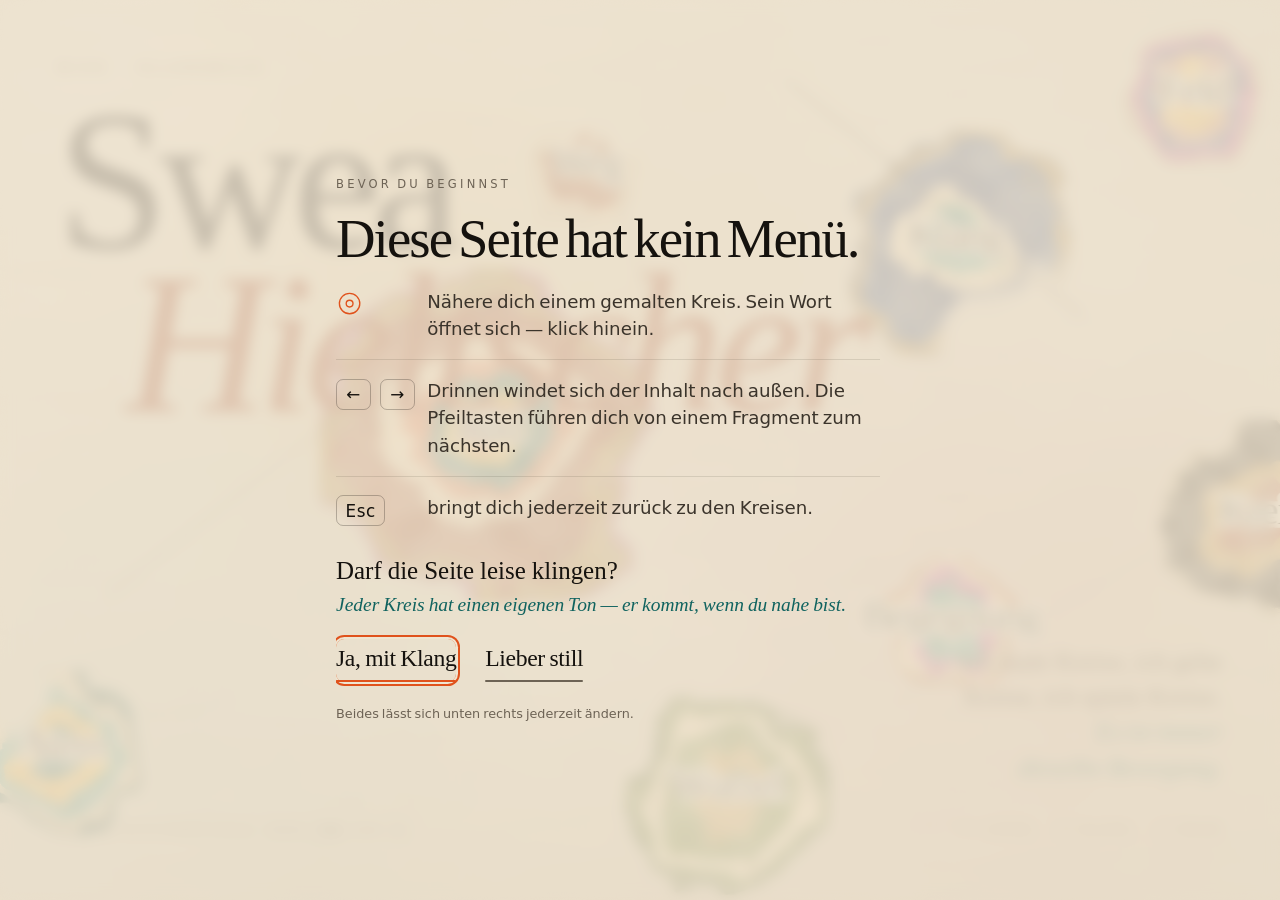
==== commit 6d531820: "Letzte Änderungen" ====
--- a/index.html
+++ b/index.html
@@ -104,30 +104,76 @@
   </nav>
 
   <p class="feld__hinweis" data-hinweis>
-    <span class="nur-zeiger">Nähere dich einem Kreis.</span>
-    <span class="nur-finger">Berühre einen Kreis.</span>
+    <span class="nur-zeiger">Nähere dich einem Kreis &middot; oder <b>Tab</b> und <b>&crarr;</b></span>
+    <span class="nur-finger">Berühre einen Kreis</span>
   </p>
 </header>
 
 <!-- ══════════════════════════════════════════════════════════════
+     EMPFANG — einmal beim ersten Besuch. Erklärt den Weg und fragt
+     nach dem Klang. Danach nie wieder.
+     ══════════════════════════════════════════════════════════════ -->
+<div id="empfang" hidden>
+  <div class="empfang__blatt" role="dialog" aria-modal="true" aria-labelledby="empfang-titel">
+    <p class="empfang__oben">Bevor du beginnst</p>
+    <h2 id="empfang-titel">Diese Seite hat kein Menü.</h2>
+
+    <ol class="empfang__weg">
+      <li>
+        <span class="empfang__zeichen" aria-hidden="true">
+          <svg viewBox="0 0 24 24"><circle cx="12" cy="12" r="9"/><circle cx="12" cy="12" r="3"/></svg>
+        </span>
+        Nähere dich einem gemalten Kreis. Sein Wort öffnet sich — klick hinein.
+      </li>
+      <li>
+        <span class="empfang__zeichen"><b>←</b><b>→</b></span>
+        Drinnen windet sich der Inhalt nach außen. Die Pfeiltasten führen dich
+        von einem Fragment zum nächsten.
+      </li>
+      <li>
+        <span class="empfang__zeichen"><b>Esc</b></span>
+        bringt dich jederzeit zurück zu den Kreisen.
+      </li>
+    </ol>
+
+    <p class="empfang__frage">
+      Darf die Seite leise klingen?<br>
+      <em>Jeder Kreis hat einen eigenen Ton — er kommt, wenn du nahe bist.</em>
+    </p>
+    <p class="empfang__wahl">
+      <button type="button" data-empfang="ton">Ja, mit Klang</button>
+      <button type="button" data-empfang="still">Lieber still</button>
+    </p>
+    <p class="empfang__nachsatz">Beides lässt sich unten rechts jederzeit ändern.</p>
+  </div>
+</div>
+
+<!-- ══════════════════════════════════════════════════════════════
      WERKZEUG — dezent, unten. Keine Buttons: Striche mit Wörtern.
      ══════════════════════════════════════════════════════════════ -->
 <div id="werkzeug">
   <button type="button" data-schalter="schrift" aria-pressed="false">
-    <span class="werkzeug__strich" aria-hidden="true"></span>Textansicht
+    <span class="werkzeug__strich" aria-hidden="true"></span>
+    <span class="werkzeug__wort">Lesen</span>
+    <span class="werkzeug__satz">Alles als ruhiges Dokument,<br>ohne Farbe und Bewegung</span>
   </button>
   <button type="button" data-schalter="ton" aria-pressed="false">
-    <span class="werkzeug__strich" aria-hidden="true"></span>Ton
+    <span class="werkzeug__strich" aria-hidden="true"></span>
+    <span class="werkzeug__wort">Klang</span>
+    <span class="werkzeug__satz">Jeder Kreis hat einen Ton.<br>Er kommt, wenn du nahe bist</span>
   </button>
   <button type="button" data-schalter="ruhe" aria-pressed="false">
-    <span class="werkzeug__strich" aria-hidden="true"></span>Ruhe
+    <span class="werkzeug__strich" aria-hidden="true"></span>
+    <span class="werkzeug__wort">Ruhe</span>
+    <span class="werkzeug__satz">Hält jede Bewegung an.<br>Die Farbe bleibt stehen</span>
   </button>
 </div>
 
 <!-- Zurück ins Feld -->
-<button type="button" id="zurueck" hidden>
+<button type="button" id="zurueck" hidden title="Zurück zu den Kreisen — oder einfach Esc drücken">
   <svg viewBox="0 0 40 40" aria-hidden="true"><circle cx="20" cy="20" r="15"/><circle cx="20" cy="20" r="8"/><circle cx="20" cy="20" r="2.5"/></svg>
-  <span>ins Feld</span>
+  <span class="zurueck__wort">zurück zu den Kreisen</span>
+  <span class="zurueck__taste" aria-hidden="true">Esc</span>
 </button>
 
 <!-- ══════════════════════════════════════════════════════════════
@@ -274,11 +320,14 @@
   </div>
 
   <div class="artefakt">
-    <div class="atem">
-      <div class="atem__scheibe" aria-hidden="true"></div>
-      <p class="atem__wort" aria-hidden="true">ein</p>
+    <div class="atem" data-phase="ein">
+      <div class="atem__buehne">
+        <div class="atem__ring" aria-hidden="true"></div>
+        <div class="atem__scheibe" aria-hidden="true"></div>
+        <p class="atem__wort" aria-hidden="true">ein</p>
+      </div>
     </div>
-    <p class="artefakt__wort">Atme mit. Vier Sekunden ein, sechs aus.</p>
+    <p class="artefakt__wort">Atme mit. Die Farbe geht mit dir auf und zu —<br>vier Sekunden ein, sechs Sekunden aus.</p>
   </div>
 
   <div class="raum__leib">
@@ -420,35 +469,35 @@
     <p class="raum__lead">Zwei Kreise, die sich überschneiden.<br><em>Dazwischen entsteht der Raum.</em></p>
   </div>
 
-  <form class="formular" data-formular action="mailto:info@gesundheitscoach-wien.at" method="post" enctype="text/plain">
+  <form class="formular" id="anfrage" data-formular action="mailto:info@gesundheitscoach-wien.at" method="post" enctype="text/plain">
     <p class="formular__zeile">
       <label for="f-name">Wie heißt du?</label>
-      <input id="f-name" name="Name" type="text" autocomplete="name" required>
+      <input id="f-name" form="anfrage" name="Name" type="text" autocomplete="name" required>
     </p>
     <p class="formular__zeile">
       <label for="f-mail">Wo erreiche ich dich?</label>
-      <input id="f-mail" name="E-Mail" type="email" autocomplete="email" required>
+      <input id="f-mail" form="anfrage" name="E-Mail" type="email" autocomplete="email" required>
     </p>
     <fieldset class="formular__wahl">
       <legend>Worum geht es?</legend>
-      <span><input type="radio" id="w1" name="Anliegen" value="Gesundheitscoaching"><label for="w1">Gesundheitscoaching</label></span>
-      <span><input type="radio" id="w2" name="Anliegen" value="Aurachirurgie"><label for="w2">Aurachirurgie</label></span>
-      <span><input type="radio" id="w3" name="Anliegen" value="Qigong"><label for="w3">Qigong</label></span>
-      <span><input type="radio" id="w4" name="Anliegen" value="Bagua Zhang"><label for="w4">Bagua Zhang</label></span>
-      <span><input type="radio" id="w5" name="Anliegen" value="Musiker:innengesundheit"><label for="w5">Musiker:innengesundheit</label></span>
-      <span><input type="radio" id="w6" name="Anliegen" value="Kunst"><label for="w6">Kunst</label></span>
+      <span><input type="radio" id="w1" form="anfrage" name="Anliegen" value="Gesundheitscoaching"><label for="w1">Gesundheitscoaching</label></span>
+      <span><input type="radio" id="w2" form="anfrage" name="Anliegen" value="Aurachirurgie"><label for="w2">Aurachirurgie</label></span>
+      <span><input type="radio" id="w3" form="anfrage" name="Anliegen" value="Qigong"><label for="w3">Qigong</label></span>
+      <span><input type="radio" id="w4" form="anfrage" name="Anliegen" value="Bagua Zhang"><label for="w4">Bagua Zhang</label></span>
+      <span><input type="radio" id="w5" form="anfrage" name="Anliegen" value="Musiker:innengesundheit"><label for="w5">Musiker:innengesundheit</label></span>
+      <span><input type="radio" id="w6" form="anfrage" name="Anliegen" value="Kunst"><label for="w6">Kunst</label></span>
     </fieldset>
     <fieldset class="formular__wahl formular__wahl--eng">
       <legend>Wie?</legend>
-      <span><input type="radio" id="o1" name="Format" value="Präsenz in Wien"><label for="o1">Präsenz in Wien</label></span>
-      <span><input type="radio" id="o2" name="Format" value="Online"><label for="o2">Online</label></span>
+      <span><input type="radio" id="o1" form="anfrage" name="Format" value="Präsenz in Wien"><label for="o1">Präsenz in Wien</label></span>
+      <span><input type="radio" id="o2" form="anfrage" name="Format" value="Online"><label for="o2">Online</label></span>
     </fieldset>
     <p class="formular__zeile">
       <label for="f-text">Was möchtest du mir sagen?</label>
-      <textarea id="f-text" name="Nachricht" rows="4"></textarea>
+      <textarea id="f-text" form="anfrage" name="Nachricht" rows="4"></textarea>
     </p>
     <p class="formular__senden">
-      <button type="submit"><span>Absenden</span></button>
+      <button type="submit" form="anfrage"><span>Absenden</span></button>
     </p>
     <p class="klein formular__notiz">Öffnet dein E-Mail-Programm. Lieber direkt? <a href="mailto:info@gesundheitscoach-wien.at">info@gesundheitscoach-wien.at</a></p>
   </form>
--- a/assets/css/02-feld.css
+++ b/assets/css/02-feld.css
@@ -152,12 +152,35 @@
 }
 
 .feld__hinweis {
-  font-size: .78rem;
-  letter-spacing: .2em;
+  font-size: .74rem;
+  letter-spacing: .14em;
   text-transform: uppercase;
   color: var(--tusche-fern);
   margin: 0;
-}
+  line-height: 2;
+}
+/* ── Tastenzeichen: überall dieselbe Form ───────────────────────── */
+.feld__hinweis b,
+.geste b,
+.empfang__zeichen b,
+.zurueck__taste {
+  display: inline-grid;
+  place-items: center;
+  min-width: 2.1em;
+  height: 1.85em;
+  padding: 0 .5em;
+  font-weight: 400;
+  font-size: .92em;
+  line-height: 1;
+  letter-spacing: .04em;
+  color: var(--tusche);
+  border: 1px solid color-mix(in srgb, var(--tusche) 26%, transparent);
+  border-radius: .42em;
+  vertical-align: middle;
+}
+.feld__hinweis b + b,
+.geste b + b,
+.empfang__zeichen b + b { margin-inline-start: .25em; }
 html[data-js='an'] .feld__hinweis {
   position: absolute;
   left: var(--rand);
@@ -268,6 +291,7 @@
   align-items: center;
 }
 #werkzeug button {
+  position: relative;
   display: inline-flex;
   align-items: center;
   gap: .55em;
@@ -279,6 +303,40 @@
   padding: .4em 0;
 }
 #werkzeug button:hover { color: var(--tusche); }
+
+/* Jeder Schalter sagt, was er tut — sobald man ihn ansieht. */
+.werkzeug__satz {
+  position: absolute;
+  right: 0;
+  bottom: calc(100% + .7em);
+  width: max-content;
+  max-width: 16rem;
+  text-align: right;
+  font-size: .74rem;
+  line-height: 1.42;
+  letter-spacing: .01em;
+  text-transform: none;
+  color: var(--tusche-weich);
+  background: color-mix(in srgb, var(--papier-hell) 92%, transparent);
+  padding: .5em .7em;
+  border-inline-end: 1px solid var(--zinnober);
+  opacity: 0;
+  transform: translateY(.35em);
+  pointer-events: none;
+  transition: opacity var(--schnell) var(--kurve), transform var(--mittel) var(--kurve);
+}
+#werkzeug button:hover .werkzeug__satz,
+#werkzeug button:focus-visible .werkzeug__satz { opacity: 1; transform: none; }
+
+
+@media (max-width: 46rem) {
+  .werkzeug__satz { max-width: 11rem; font-size: .68rem; }
+  #werkzeug button:first-child .werkzeug__satz { right: auto; left: 0; text-align: left;
+    border-inline-end: 0; border-inline-start: 1px solid var(--zinnober); }
+  #werkzeug button:nth-child(2) .werkzeug__satz { right: 50%; transform: translateX(50%); text-align: center; }
+  #werkzeug button:nth-child(2):hover .werkzeug__satz,
+  #werkzeug button:nth-child(2):focus-visible .werkzeug__satz { transform: translateX(50%); }
+}
 .werkzeug__strich {
   display: block;
   width: 1.9em;
@@ -332,8 +390,22 @@
 #zurueck:hover circle:nth-child(2) { transform: scale(.82); }
 #zurueck:hover circle:nth-child(3) { transform: scale(1.9); opacity: .4; }
 
-@media (max-width: 40rem) {
-  #zurueck span { display: none; }
+.zurueck__taste { opacity: .7; }
+
+/* Der Rückweg darf nie zu suchen sein. */
+#zurueck {
+  animation: zurueck-kommt 1s var(--kurve) .5s both;
+}
+@keyframes zurueck-kommt {
+  from { opacity: 0; transform: translateX(1.2rem); }
+  to   { opacity: 1; transform: none; }
+}
+
+@media (max-width: 46rem) {
+  #zurueck { font-size: .62rem; letter-spacing: .12em; gap: .5em; }
+  #zurueck svg { width: 1.7rem; height: 1.7rem; }
+  .zurueck__wort { max-width: 6.5em; line-height: 1.25; }
+  .zurueck__taste { display: none; }
 }
 
 /* ── Schmale Schirme: das Feld wird ruhiger, aber bleibt Feld ───── */
@@ -364,3 +436,123 @@
 @media (min-width: 100rem) {
   :root { --rand: 5.5rem; }
 }
+
+
+/* ══════════════════════════════════════════════════════════════════
+   EMPFANG — der erste Besuch. Kein Kasten: ein Blatt auf dem Blatt.
+   ══════════════════════════════════════════════════════════════════ */
+#empfang {
+  position: fixed;
+  inset: 0;
+  z-index: 40;
+  display: grid;
+  place-items: center;
+  padding: var(--rand);
+  background: color-mix(in srgb, var(--papier) 82%, transparent);
+  backdrop-filter: blur(7px) saturate(.85);
+  -webkit-backdrop-filter: blur(7px) saturate(.85);
+  animation: empfang-kommt .9s var(--kurve) both;
+}
+#empfang[hidden] { display: none; }
+#empfang[data-geht] { animation: empfang-geht .7s var(--kurve) both; pointer-events: none; }
+@keyframes empfang-kommt { from { opacity: 0; } to { opacity: 1; } }
+@keyframes empfang-geht  { to { opacity: 0; } }
+
+.empfang__blatt {
+  width: min(38rem, 100%);
+  max-height: 100%;
+  overflow-y: auto;
+  display: grid;
+  gap: 1.1rem;
+  animation: blatt-kommt 1.1s var(--kurve) .12s both;
+}
+@keyframes blatt-kommt {
+  from { opacity: 0; transform: translateY(1.4rem); }
+  to   { opacity: 1; transform: none; }
+}
+
+.empfang__oben {
+  font-size: .72rem;
+  letter-spacing: .28em;
+  text-transform: uppercase;
+  color: var(--tusche-fern);
+  margin: 0;
+}
+#empfang h2 {
+  font-size: clamp(2rem, 1.5rem + 2.4vw, 3.6rem);
+  line-height: .96;
+  letter-spacing: -.035em;
+  margin: 0 0 .4rem;
+}
+@supports (font-variation-settings: normal) {
+  #empfang h2 { font-variation-settings: 'SOFT' 70, 'WONK' 1, 'opsz' 144, 'wght' 300; }
+}
+
+.empfang__weg {
+  list-style: none;
+  counter-reset: schritt;
+  margin: 0;
+  padding: 0;
+  display: grid;
+  gap: 1.05rem;
+  max-width: 34rem;
+}
+.empfang__weg li {
+  display: grid;
+  grid-template-columns: 4.6rem 1fr;
+  gap: 0 1.1rem;
+  align-items: start;
+  color: var(--tusche-weich);
+  line-height: 1.5;
+  padding-bottom: 1.05rem;
+  border-bottom: 1px solid color-mix(in srgb, var(--tusche) 11%, transparent);
+}
+.empfang__weg li:last-child { border-bottom: 0; padding-bottom: 0; }
+.empfang__zeichen {
+  display: flex;
+  align-items: center;
+  gap: .25em;
+  padding-top: .1em;
+}
+.empfang__zeichen svg { width: 1.7rem; height: 1.7rem; }
+.empfang__zeichen circle { fill: none; stroke: var(--zinnober); stroke-width: 1.2; }
+
+.empfang__frage {
+  font-family: 'Fraunces', Georgia, serif;
+  font-size: clamp(1.15rem, 1rem + .7vw, 1.65rem);
+  line-height: 1.3;
+  margin: .6rem 0 0;
+  color: var(--tusche);
+}
+.empfang__frage em { color: var(--tuerkis); font-size: .78em; }
+
+.empfang__wahl { display: flex; flex-wrap: wrap; gap: 1.8rem; margin: .2rem 0 0; }
+.empfang__wahl button {
+  position: relative;
+  font-family: 'Fraunces', Georgia, serif;
+  font-size: clamp(1.15rem, 1rem + .6vw, 1.55rem);
+  letter-spacing: -.015em;
+  padding-bottom: .18em;
+  color: var(--tusche);
+  transition: color var(--schnell);
+}
+.empfang__wahl button::after {
+  content: '';
+  position: absolute;
+  inset-inline: 0; bottom: 0;
+  height: 2px;
+  border-radius: 2px;
+  background: var(--zinnober);
+  transform-origin: right;
+  transition: transform var(--mittel) var(--kurve);
+}
+.empfang__wahl button:last-child::after { background: var(--tusche-fern); }
+.empfang__wahl button:hover { color: var(--zinnober); }
+.empfang__wahl button:hover::after { transform-origin: left; animation: strich-neu var(--mittel) var(--kurve); }
+
+.empfang__nachsatz { font-size: .8rem; color: var(--tusche-fern); margin: .3rem 0 0; }
+
+@media (max-width: 36rem) {
+  .empfang__weg li { grid-template-columns: 1fr; gap: .5rem; }
+  .empfang__wahl { gap: 1.2rem; }
+}
--- a/assets/css/03-raum.css
+++ b/assets/css/03-raum.css
@@ -304,15 +304,32 @@
   bottom: var(--rand);
   transform: translateX(-50%);
   z-index: 5;
+  max-width: min(46rem, 92vw);
   font-size: .68rem;
-  letter-spacing: .22em;
+  letter-spacing: .14em;
   text-transform: uppercase;
   color: var(--tusche-fern);
   pointer-events: none;
   text-align: center;
-  transition: opacity .6s var(--kurve);
-}
-.raum[data-bewegt] .geste { opacity: 0; }
+  line-height: 1.9;
+  transition: opacity .8s var(--kurve);
+}
+.geste b {
+  font-weight: 400;
+  color: var(--tusche);
+  padding: .18em .45em .22em;
+  margin-inline-end: .1em;
+  border: 1px solid color-mix(in srgb, var(--tusche) 28%, transparent);
+  border-radius: .4em;
+  letter-spacing: .06em;
+}
+/* Verblasst, sobald man sich bewegt — verschwindet aber nie ganz. */
+.raum[data-bewegt] .geste { opacity: .32; }
+.raum[data-bewegt] .geste:hover { opacity: 1; }
+
+@media (max-width: 46rem) {
+  .geste { font-size: .6rem; letter-spacing: .1em; bottom: calc(var(--rand) + 2.4rem); }
+}
 
 /* ══════════════════════════════════════════════════════════════════
    DIE ARTEFAKTE — je Raum ein Ding, das man anfassen kann
@@ -348,11 +365,26 @@
 .bagua__spur path { fill: none; stroke: var(--zinnober); stroke-width: 2.2; stroke-linecap: round; stroke-linejoin: round; opacity: .45; }
 .bagua__figur path { fill: none; stroke: var(--tusche); stroke-width: 2.6; stroke-linecap: round; stroke-linejoin: round; }
 
-/* ATEM — die Scheibe */
-.atem { display: grid; place-items: center; gap: 1.2rem; }
-.atem__scheibe {
+/* ATEM — die Scheibe.
+   Der Weg von klein nach groß muss so weit sein, dass der Körper
+   ihm folgen will. Ein zaghaftes Pulsieren atmet niemand mit. */
+.atem {
+  display: grid;
+  place-items: center;
+  gap: 1.4rem;
+  /* Platz für die volle Ausdehnung — sonst schneidet das Fragment ab. */
+  padding: min(20vmin, 9rem) 0;
+}
+.atem__buehne {
+  position: relative;
   width: min(34vmin, 17rem);
   aspect-ratio: 1;
+  display: grid;
+  place-items: center;
+}
+.atem__scheibe {
+  position: absolute;
+  inset: 0;
   border-radius: 50%;
   background:
     radial-gradient(circle at 50% 50%, var(--safran) 0 22%, transparent 22.5%),
@@ -360,20 +392,38 @@
     radial-gradient(circle at 50% 50%, transparent 0 48%, var(--karmin) 48% 70%, transparent 70.5%),
     radial-gradient(circle at 50% 50%, transparent 0 74%, var(--tuerkis) 74% 100%);
   filter: url(#aquarell);
+  transform-origin: 50% 50%;
   animation: atem-zyklus 10s cubic-bezier(.37,0,.63,1) infinite;
 }
+/* Ein mitlaufender Ring zeigt, wohin der Atem geht. */
+.atem__ring {
+  position: absolute;
+  inset: 0;
+  border-radius: 50%;
+  border: 1px solid color-mix(in srgb, var(--tuerkis) 45%, transparent);
+  transform: scale(1.62);
+  pointer-events: none;
+}
 @keyframes atem-zyklus {
-  0%   { transform: scale(.6);  opacity: .55; }
-  40%  { transform: scale(1);   opacity: 1;   }
-  100% { transform: scale(.6);  opacity: .55; }
+  0%   { transform: scale(.34); opacity: .48; }   /* ganz ausgeatmet */
+  40%  { transform: scale(1.6); opacity: 1;   }   /* 4 s ein         */
+  100% { transform: scale(.34); opacity: .48; }   /* 6 s aus         */
 }
 .atem__wort {
-  font-family: 'Fraunces', Georgia, serif;
-  font-size: clamp(1.3rem, 3.4vw, 2.1rem);
-  letter-spacing: .22em;
-  color: var(--tuerkis);
-  margin: 0; min-height: 1.3em;
-}
+  position: relative;
+  z-index: 2;
+  font-family: 'Fraunces', Georgia, serif;
+  font-size: clamp(1.6rem, 4.4vw, 2.6rem);
+  letter-spacing: .26em;
+  color: var(--tusche);
+  margin: 0;
+  min-height: 1.3em;
+  paint-order: stroke fill;
+  -webkit-text-stroke: .3em var(--papier-hell);
+  transition: color .8s var(--kurve-weich);
+}
+.atem[data-phase='ein'] .atem__wort { color: var(--zinnober); }
+.atem[data-phase='aus'] .atem__wort { color: var(--tuerkis); }
 
 /* WURZEL — der wachsende Strang */
 .wurzelwerk svg { width: 100%; height: clamp(180px, 30vh, 320px); overflow: visible; }
@@ -392,11 +442,39 @@
 .aura span:nth-child(5) { inset: 48%; border-color: color-mix(in srgb, var(--tuerkis) 60%, transparent); animation-delay: -2.8s; }
 @keyframes aura-puls { 0%,100% { transform: scale(1); opacity: .5; } 50% { transform: scale(1.06); opacity: 1; } }
 
-/* BEGEGNUNG — das Formular liegt im Schnitt zweier Kreise */
-.fragment[data-art='formular'] { width: min(30rem, 84vw); }
+/* BEGEGNUNG — jede Frage ein eigenes Fragment.
+   Kein Formular am Stück: man beantwortet eine Frage nach der anderen. */
+.fragment[data-art='frage']  { width: min(26rem, 80vw); }
+.fragment[data-art='senden'] { width: max-content; }
+
+/* Der nächste Schritt — sichtbar bei jeder Frage. */
+.weiter {
+  display: inline-flex;
+  align-items: center;
+  gap: .5em;
+  margin-top: 1.5rem;
+  font-family: 'Fraunces', Georgia, serif;
+  font-size: 1.1rem;
+  letter-spacing: -.01em;
+  color: var(--tusche-weich);
+  padding-bottom: .16em;
+  border-bottom: 1.5px solid color-mix(in srgb, var(--zinnober) 45%, transparent);
+  transition: color var(--schnell), border-color var(--schnell);
+}
+.weiter:hover { color: var(--zinnober); border-bottom-color: var(--zinnober); }
+.weiter__pfeil {
+  display: inline-block;
+  transition: transform var(--mittel) var(--kurve);
+}
+.weiter:hover .weiter__pfeil { transform: translateX(.35em); }
 .formular { display: grid; gap: 1.4rem; position: relative; }
-.formular__zeile { display: grid; gap: .3rem; margin: 0; }
-.formular label { font-family: 'Fraunces', Georgia, serif; font-size: 1.05rem; color: var(--tusche-weich); }
+.formular__zeile { display: grid; gap: .55rem; margin: 0; }
+.formular label {
+  font-family: 'Fraunces', Georgia, serif;
+  font-size: clamp(1.15rem, 1rem + .6vw, 1.6rem);
+  line-height: 1.2;
+  color: var(--tusche);
+}
 .formular input[type='text'],
 .formular input[type='email'],
 .formular textarea {
@@ -411,8 +489,9 @@
 }
 .formular__wahl { border: 0; padding: 0; margin: 0; display: flex; flex-wrap: wrap; gap: .45rem .6rem; }
 .formular__wahl legend {
-  font-family: 'Fraunces', Georgia, serif; font-size: 1.05rem;
-  color: var(--tusche-weich); padding: 0 0 .6rem; float: left; width: 100%;
+  font-family: 'Fraunces', Georgia, serif;
+  font-size: clamp(1.15rem, 1rem + .6vw, 1.6rem);
+  color: var(--tusche); padding: 0 0 .8rem; float: left; width: 100%;
 }
 .formular__wahl input { position: absolute; opacity: 0; width: 1px; height: 1px; }
 .formular__wahl label {
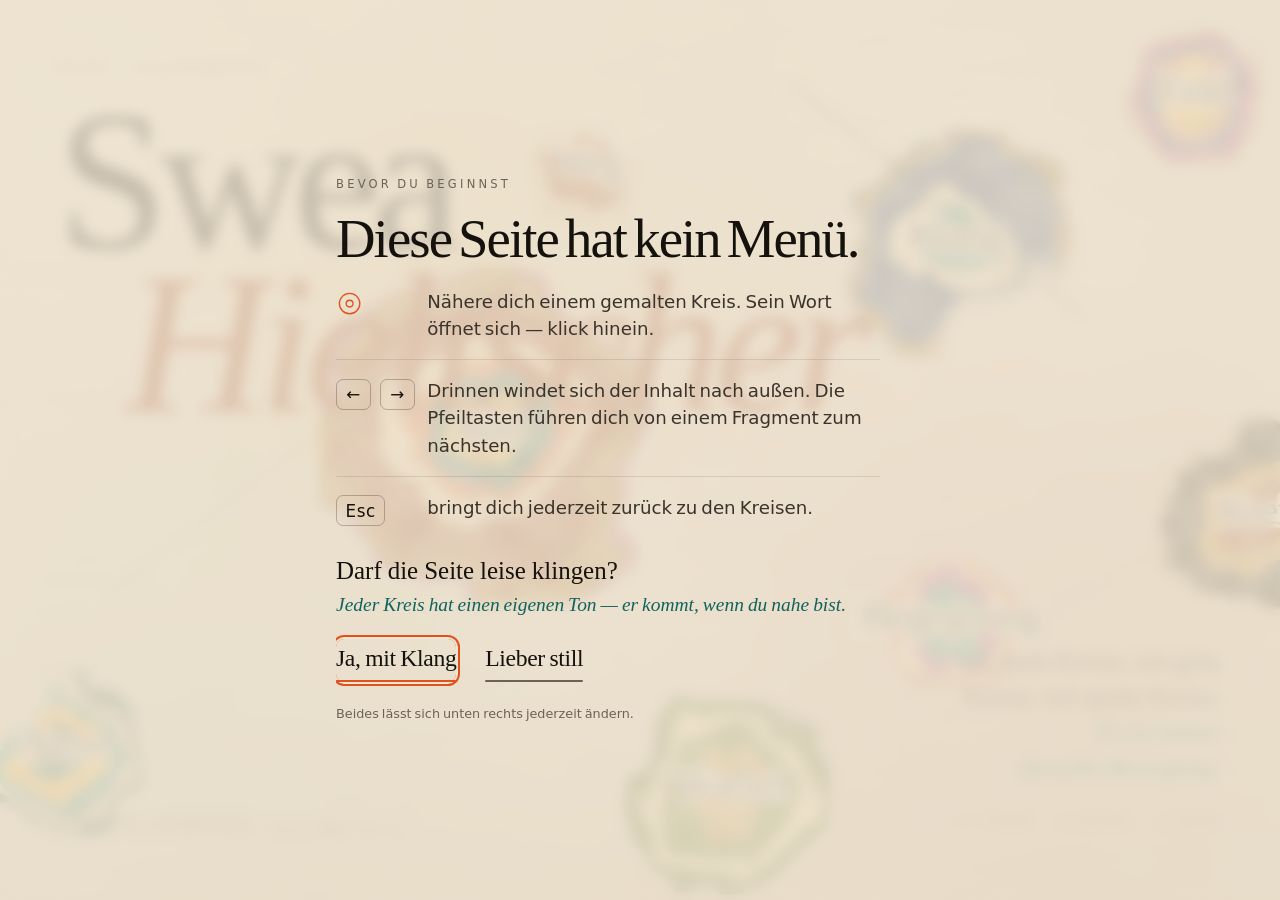
==== commit 4ceb252c: "Mobile Ansicht und Datenschutz überarbeiten" ====
--- a/index.html
+++ b/index.html
@@ -499,7 +499,7 @@
     <p class="formular__senden">
       <button type="submit" form="anfrage"><span>Absenden</span></button>
     </p>
-    <p class="klein formular__notiz">Öffnet dein E-Mail-Programm. Lieber direkt? <a href="mailto:info@gesundheitscoach-wien.at">info@gesundheitscoach-wien.at</a></p>
+    <p class="klein formular__notiz">Öffnet dein E-Mail-Programm. Bitte sende hier keine Diagnosen, Befunde oder anderen vertraulichen Gesundheitsdaten. Lieber direkt? <a href="mailto:info@gesundheitscoach-wien.at">info@gesundheitscoach-wien.at</a></p>
   </form>
 
   <div class="kontakt">
@@ -515,19 +515,19 @@
     <h2 class="raum__titel raum__titel--klein">Impressum</h2>
   </div>
   <div class="raum__leib">
-    <p>Offenlegung gemäß § 5 ECG, § 14 UGB und § 25 Mediengesetz.</p>
+    <p>Informationen gemäß § 5 E-Commerce-Gesetz (ECG) und Offenlegung gemäß § 25 Mediengesetz.</p>
     <h3>Medieninhaberin &amp; für den Inhalt verantwortlich</h3>
     <p>Swea Hieltscher<br>Schloßstraße 1/8<br>3061 Ollersbach, Österreich</p>
     <h3>Kontakt</h3>
     <p>E-Mail: <a href="mailto:info@gesundheitscoach-wien.at">info@gesundheitscoach-wien.at</a><br>Telefon: <a href="tel:+4369918131950">+43 699 1 81 31 950</a></p>
     <h3>Unternehmensgegenstand</h3>
     <p>Ganzheitliches Gesundheitscoaching, energetische Begleitung (Aurachirurgie), Qigong- und Bagua-Zhang-Kurse, Coaching für Musiker:innengesundheit sowie künstlerische Tätigkeit.</p>
-    <h3>Berufsrechtliche Angaben</h3>
-    <p>Berufsbezeichnung: Gesundheitscoach. Verliehen in Österreich. UID-Nr.: derzeit keine vorhanden.</p>
+    <h3>Berufsbezeichnung</h3>
+    <p>Gesundheitscoach</p>
     <h3>Wichtiger gesundheitlicher Hinweis</h3>
     <p>Die angebotenen Coachings, energetischen Sitzungen und Bewegungskurse dienen der Förderung von Wohlbefinden und Gesundheit. Sie ersetzen keine ärztliche oder psychotherapeutische Diagnose oder Behandlung und stellen kein Heilversprechen dar. Bei gesundheitlichen Beschwerden wende dich bitte an eine Ärztin oder einen Arzt.</p>
-    <h3>Online-Streitbeilegung</h3>
-    <p>Die Europäische Kommission stellt eine Plattform zur Online-Streitbeilegung bereit: <a href="https://ec.europa.eu/consumers/odr/" rel="noopener">ec.europa.eu/consumers/odr</a>. Zur Teilnahme an einem Streitbeilegungsverfahren vor einer Verbraucherschlichtungsstelle sind wir nicht verpflichtet und grundsätzlich nicht bereit.</p>
+    <h3>Streitbeilegung</h3>
+    <p>Eine Teilnahme an einem Streitbeilegungsverfahren vor einer Verbraucherschlichtungsstelle ist nicht vorgesehen.</p>
     <h3>Haftung für Inhalte &amp; Links</h3>
     <p>Die Inhalte dieser Website wurden mit größter Sorgfalt erstellt. Für Richtigkeit, Vollständigkeit und Aktualität wird keine Gewähr übernommen. Diese Website enthält Links zu externen Websites Dritter; für deren Inhalte ist stets der jeweilige Anbieter verantwortlich.</p>
     <h3>Bildnachweis</h3>
@@ -540,25 +540,32 @@
     <h2 class="raum__titel raum__titel--klein">Datenschutz</h2>
   </div>
   <div class="raum__leib">
-    <p>Der Schutz deiner persönlichen Daten ist mir ein wichtiges Anliegen. Ich verarbeite personenbezogene Daten im Einklang mit der Datenschutz-Grundverordnung (DSGVO) und dem österreichischen Datenschutzgesetz (DSG).</p>
+    <p><b>Stand: August 2026.</b> Diese Erklärung informiert darüber, welche personenbezogenen Daten beim Besuch dieser Website und bei einer Kontaktaufnahme verarbeitet werden.</p>
     <h3>Verantwortliche</h3>
-    <p>Swea Hieltscher, Anschrift wie im Impressum. E-Mail: <a href="mailto:info@gesundheitscoach-wien.at">info@gesundheitscoach-wien.at</a></p>
-    <h3>Kontaktformular</h3>
-    <p>Das Formular auf dieser Seite überträgt keine Daten an diesen Server. Es öffnet dein eigenes E-Mail-Programm mit einer vorbereiteten Nachricht. Erst wenn du dort auf „Senden“ klickst, erreichen mich deine Angaben — auf demselben Weg wie eine gewöhnliche E-Mail.</p>
-    <p><b>Zweck:</b> Bearbeitung und Beantwortung deiner Anfrage. <b>Rechtsgrundlage:</b> Art. 6 Abs. 1 lit. b DSGVO sowie lit. f. <b>Speicherdauer:</b> bis der Zweck entfällt, längstens bis zum Ablauf gesetzlicher Aufbewahrungsfristen.</p>
-    <h3>Hosting &amp; Server-Logfiles</h3>
-    <!-- TODO: Hosting-Anbieter eintragen -->
-    <p>Diese Website wird bei <b>[Hosting-Anbieter eintragen]</b> gehostet. Beim Aufruf werden technische Zugriffsdaten (IP-Adresse, Zeitpunkt, abgerufene Seite, Browsertyp) in Server-Logfiles verarbeitet. Rechtsgrundlage: Art. 6 Abs. 1 lit. f DSGVO.</p>
-    <h3>Schriften, Bilder, Skripte</h3>
-    <p>Sämtliche Schriftarten, Bilder und Programmbibliotheken werden direkt von diesem Server ausgeliefert. Es werden keine Daten an Google Fonts, CDNs oder andere externe Anbieter übertragen.</p>
-    <h3>Cookies &amp; lokale Speicherung</h3>
-    <p>Diese Website setzt keine Cookies und kein Tracking ein. Deine Einstellungen für Textansicht, Ton und Ruhe werden ausschließlich lokal in deinem Browser gespeichert und niemals übertragen.</p>
+    <p>Swea Hieltscher<br>Schloßstraße 1/8<br>3061 Ollersbach, Österreich<br>E-Mail: <a href="mailto:info@gesundheitscoach-wien.at">info@gesundheitscoach-wien.at</a></p>
+    <h3>Bereitstellung der Website und Server-Logfiles</h3>
+    <p>Diese Website wird bei <b>ALL-INKL.COM – Neue Medien Münnich, Inhaber René Münnich, Hauptstraße 68, 02742 Friedersdorf, Deutschland</b>, gehostet. Die Server befinden sich nach Angaben des Anbieters in Deutschland. Der Hosting-Anbieter verarbeitet technische Daten im Rahmen des Webhostings in unserem Auftrag.</p>
+    <p>Beim Aufruf der Website werden technisch erforderliche Verbindungsdaten verarbeitet. Dazu können insbesondere IP-Adresse, Datum und Uhrzeit, aufgerufene Datei, übertragene Datenmenge, Referrer-URL, Browser, Betriebssystem und Zugriffsstatus gehören. Die Verarbeitung ist erforderlich, um die Website auszuliefern, ihre Stabilität und Sicherheit zu gewährleisten und missbräuchliche Zugriffe abzuwehren. Rechtsgrundlage ist Art. 6 Abs. 1 lit. f DSGVO. Das berechtigte Interesse liegt im sicheren und zuverlässigen Betrieb der Website. Logdaten werden nur so lange gespeichert, wie dies für diese Zwecke erforderlich ist; die konkrete technische Vorhaltefrist richtet sich nach der Konfiguration des Hosting-Vertrags.</p>
+    <h3>Kontakt per E-Mail und vorbereitetes E-Mail-Formular</h3>
+    <p>Das Formular überträgt keine Eingaben an den Webserver. Beim Absenden öffnet es das auf deinem Gerät eingerichtete E-Mail-Programm und erstellt dort eine Nachricht. Daten werden erst übermittelt, wenn du diese Nachricht selbst versendest. Verarbeitet werden die von dir mitgeteilten Kontaktdaten und Inhalte, um deine Anfrage zu beantworten und gegebenenfalls vorvertragliche Maßnahmen durchzuführen. Rechtsgrundlagen sind Art. 6 Abs. 1 lit. b DSGVO und, bei allgemeinen Anfragen, Art. 6 Abs. 1 lit. f DSGVO.</p>
+    <p>Bitte übermittle über das Formular keine Diagnosen, Befunde oder sonstigen vertraulichen Gesundheitsdaten. Anfragen werden gelöscht, sobald sie abschließend bearbeitet sind und keine gesetzlichen Aufbewahrungspflichten oder berechtigten Interessen an einer weiteren Speicherung entgegenstehen.</p>
+    <h3>Lokal eingebundene Inhalte</h3>
+    <p>Schriftarten, Bilder und Programmbibliotheken werden vom eigenen Webserver ausgeliefert. Es bestehen keine Einbindungen von Google Fonts, externen CDNs, Karten-, Video-, Analyse- oder Social-Media-Diensten. Beim bloßen Besuch der Website werden daher keine Daten durch solche Einbindungen an Drittanbieter übertragen. Wenn du einem externen Link folgst, gelten die Datenschutzbestimmungen der jeweiligen Zielseite.</p>
+    <h3>Cookies, lokale Einstellungen und Klang</h3>
+    <p>Die Website setzt keine Cookies, keine Analysewerkzeuge und kein nutzerübergreifendes Tracking ein. Sie speichert lediglich deine ausdrücklich gewählten Einstellungen für Textansicht, Klang, Bewegung und den bereits angezeigten Einführungshinweis im lokalen Speicher deines Browsers. Diese Angaben bleiben auf deinem Gerät, werden nicht an uns übertragen und können über die Website-Einstellungen oder durch Löschen der Browserdaten entfernt werden. Die Klangfunktion erzeugt Töne ausschließlich auf deinem Gerät; ein Mikrofonzugriff findet nicht statt.</p>
+    <h3>Empfänger und Drittlandübermittlungen</h3>
+    <p>Empfänger technischer Zugriffsdaten ist im Rahmen der Auftragsverarbeitung der genannte Hosting-Anbieter. Eine Übermittlung in Staaten außerhalb des Europäischen Wirtschaftsraums ist für den Betrieb dieser Website nicht vorgesehen. Bei einer E-Mail können – abhängig von den von dir und von uns verwendeten E-Mail-Anbietern – deren technische Dienstleister beteiligt sein.</p>
     <h3>Deine Rechte</h3>
-    <p>Dir stehen die Rechte auf Auskunft, Berichtigung, Löschung, Einschränkung der Verarbeitung, Datenübertragbarkeit und Widerspruch zu. Wende dich dafür an <a href="mailto:info@gesundheitscoach-wien.at">info@gesundheitscoach-wien.at</a>. Beschwerden richtest du an die österreichische Datenschutzbehörde (<a href="https://www.dsb.gv.at" rel="noopener">dsb.gv.at</a>).</p>
+    <p>Nach Maßgabe der gesetzlichen Voraussetzungen stehen dir die Rechte auf Auskunft, Berichtigung, Löschung, Einschränkung der Verarbeitung, Datenübertragbarkeit und Widerspruch gegen eine Verarbeitung auf Grundlage berechtigter Interessen zu. Wende dich dafür an <a href="mailto:info@gesundheitscoach-wien.at">info@gesundheitscoach-wien.at</a>. Du hast außerdem das Recht auf Beschwerde bei einer Datenschutzaufsichtsbehörde, insbesondere bei der österreichischen Datenschutzbehörde, Barichgasse 40–42, 1030 Wien (<a href="https://www.dsb.gv.at" rel="noopener">dsb.gv.at</a>).</p>
   </div>
 </article>
 
 </main>
+
+<nav id="recht-kurz" aria-label="Rechtliches und Kontakt">
+  <a href="#raum-impressum">Impressum</a>
+  <a href="#raum-datenschutz">Datenschutz</a>
+</nav>
 
 <footer id="rand">
   <p class="rand__signet" aria-hidden="true">
--- a/assets/css/01-grund.css
+++ b/assets/css/01-grund.css
@@ -74,6 +74,10 @@
 
   /* Maße */
   --rand:          clamp(1.25rem, 4.5vw, 4.5rem);
+  --sicher-oben:   max(var(--rand), env(safe-area-inset-top));
+  --sicher-rechts: max(var(--rand), env(safe-area-inset-right));
+  --sicher-unten:  max(var(--rand), env(safe-area-inset-bottom));
+  --sicher-links:  max(var(--rand), env(safe-area-inset-left));
   --spalte:        min(64ch, 92vw);
   --zeile:         1.62;
 
@@ -121,6 +125,10 @@
 button { font: inherit; color: inherit; background: none; border: 0; padding: 0; cursor: pointer; }
 input, textarea, select { font: inherit; color: inherit; }
 
+@media (hover: none) and (pointer: coarse) {
+  :where(a, button, input, textarea, label) { -webkit-tap-highlight-color: transparent; }
+}
+
 /* ── Papier ─────────────────────────────────────────────────────── */
 .papier {
   position: fixed;
--- a/assets/css/02-feld.css
+++ b/assets/css/02-feld.css
@@ -283,8 +283,8 @@
 /* ── Werkzeug: drei Striche mit Wörtern ─────────────────────────── */
 #werkzeug {
   position: fixed;
-  right: var(--rand);
-  bottom: var(--rand);
+  right: var(--sicher-rechts);
+  bottom: var(--sicher-unten);
   z-index: var(--z-werkzeug);
   display: flex;
   gap: 1.4rem;
@@ -300,6 +300,7 @@
   text-transform: uppercase;
   color: var(--tusche-fern);
   transition: color var(--schnell);
+  min-height: 2.75rem;
   padding: .4em 0;
 }
 #werkzeug button:hover { color: var(--tusche); }
@@ -355,7 +356,7 @@
 #werkzeug:hover { opacity: 1 !important; }
 
 @media (max-width: 40rem) {
-  #werkzeug { gap: 1rem; left: var(--rand); right: var(--rand); justify-content: space-between; }
+  #werkzeug { gap: 1rem; left: var(--sicher-links); right: var(--sicher-rechts); justify-content: space-between; }
   #werkzeug button { font-size: .62rem; letter-spacing: .14em; }
   .werkzeug__strich { width: 1.2em; }
 }
@@ -363,8 +364,8 @@
 /* ── Zurück ins Feld ────────────────────────────────────────────── */
 #zurueck {
   position: fixed;
-  top: var(--rand);
-  right: var(--rand);
+  top: var(--sicher-oben);
+  right: var(--sicher-rechts);
   z-index: var(--z-werkzeug);
   display: inline-flex;
   align-items: center;
@@ -410,26 +411,67 @@
 
 /* ── Schmale Schirme: das Feld wird ruhiger, aber bleibt Feld ───── */
 @media (max-width: 46rem) {
+  html[data-js='an'] .feld__ort {
+    top: var(--sicher-oben);
+    left: var(--sicher-links);
+  }
   html[data-js='an'] .feld__name {
-    top: auto;
-    bottom: calc(var(--rand) + 4.2rem);
-    font-size: clamp(2.6rem, 15vw, 5rem);
+    top: calc(var(--sicher-oben) + 2rem);
+    bottom: auto;
+    left: var(--sicher-links);
+    font-size: clamp(2.55rem, 13vw, 4.6rem);
+    line-height: .8;
   }
   html[data-js='an'] .feld__satz {
-    top: calc(var(--rand) + 2.6rem);
-    right: var(--rand);
-    left: var(--rand);
-    bottom: auto;
-    max-width: none;
-    font-size: 1rem;
-  }
-  html[data-js='an'] .feld__hinweis { bottom: calc(var(--rand) + 2.6rem); }
+    display: none;
+  }
+  html[data-js='an'] .feld__hinweis { display: none; }
+  html[data-js='an'] .feld__kreise {
+    position: absolute;
+    top: calc(var(--sicher-oben) + 8.2rem);
+    right: var(--sicher-rechts);
+    bottom: calc(var(--sicher-unten) + 6.2rem);
+    left: var(--sicher-links);
+    overflow-y: auto;
+    overscroll-behavior: contain;
+    scrollbar-width: thin;
+    mask-image: linear-gradient(to bottom, transparent, #000 .7rem, #000 calc(100% - .7rem), transparent);
+    padding-block: .7rem;
+  }
+  html[data-js='an'] .feld__kreise ul {
+    display: grid;
+    gap: 0;
+  }
+  html[data-js='an'] .feld__kreise li { display: block; }
+  html[data-js='an'] .feld__kreise a {
+    position: static;
+    transform: none;
+    min-height: 3.25rem;
+    padding: .55rem 0;
+    grid-template-columns: minmax(6rem, 34%) 1fr;
+    align-items: center;
+    justify-items: start;
+    gap: .75rem;
+    text-align: left;
+    border-bottom: 1px solid color-mix(in srgb, var(--tusche) 13%, transparent);
+    opacity: 1;
+    animation: none;
+    will-change: auto;
+  }
   html[data-js='an'] .feld__kreise b {
-    font-size: clamp(1.15rem, 4.6vw, 1.7rem);
-    -webkit-text-stroke-width: .14em;
-  }
-  html[data-js='an'] .feld__kreise i { font-size: .58rem; letter-spacing: .12em; }
-  html[data-js='an'] .feld__kreise a { padding: .8em 1em; }
+    font-size: clamp(1.25rem, 5.2vw, 1.65rem);
+    -webkit-text-stroke: 0;
+  }
+  html[data-js='an'] .feld__kreise i {
+    margin: 0;
+    font-size: .64rem;
+    line-height: 1.35;
+    letter-spacing: .1em;
+    opacity: 1;
+    transform: none;
+    -webkit-text-stroke: 0;
+  }
+  html[data-js='an'][data-fokus] .feld__kreise a:not([data-nah]) { opacity: 1; }
 }
 
 /* Sehr breite Schirme: mehr Luft, größere Kreise */
@@ -553,6 +595,19 @@
 .empfang__nachsatz { font-size: .8rem; color: var(--tusche-fern); margin: .3rem 0 0; }
 
 @media (max-width: 36rem) {
-  .empfang__weg li { grid-template-columns: 1fr; gap: .5rem; }
-  .empfang__wahl { gap: 1.2rem; }
-}
+  #empfang { padding: max(1rem, env(safe-area-inset-top)) max(1rem, env(safe-area-inset-right)) max(1rem, env(safe-area-inset-bottom)) max(1rem, env(safe-area-inset-left)); }
+  .empfang__blatt { gap: .8rem; }
+  #empfang h2 { font-size: clamp(1.75rem, 8vw, 2.4rem); }
+  .empfang__weg { gap: .65rem; }
+  .empfang__weg li { grid-template-columns: 3.2rem 1fr; gap: .65rem; padding-bottom: .65rem; font-size: .88rem; }
+  .empfang__frage { margin-top: .15rem; }
+  .empfang__wahl { gap: .8rem 1.2rem; }
+  .empfang__wahl button { min-height: 2.75rem; }
+}
+
+@media (max-width: 23rem), (max-height: 38rem) and (max-width: 46rem) {
+  html[data-js='an'] .feld__name { font-size: 2.35rem; }
+  html[data-js='an'] .feld__kreise { top: calc(var(--sicher-oben) + 7.1rem); }
+  .empfang__weg li { font-size: .8rem; line-height: 1.35; }
+  .empfang__nachsatz { display: none; }
+}
--- a/assets/css/03-raum.css
+++ b/assets/css/03-raum.css
@@ -495,7 +495,7 @@
 }
 .formular__wahl input { position: absolute; opacity: 0; width: 1px; height: 1px; }
 .formular__wahl label {
-  display: inline-block; padding: .38em .95em .42em;
+  display: inline-flex; align-items: center; min-height: 2.75rem; padding: .38em .95em .42em;
   border: 1px solid color-mix(in srgb, var(--tusche) 24%, transparent);
   border-radius: 3em; font-family: 'Instrument Sans', sans-serif; font-size: .85rem;
   cursor: pointer; color: var(--tusche-weich);
@@ -542,6 +542,77 @@
 #rand a { text-decoration: none; border-bottom: 1px solid currentColor; }
 #rand a:hover { color: var(--zinnober); }
 .rand__zeile { margin: 0; }
+
+/* Rechtliches bleibt auch in der inszenierten Ansicht ein ruhig
+   scrollbar gesetztes Dokument. Lange Rechtstexte gehören nicht auf
+   die Spirale. */
+html[data-js='an'] .raum--recht {
+  overflow-x: hidden;
+  overflow-y: auto;
+  overscroll-behavior-y: contain;
+  touch-action: pan-y;
+  cursor: auto;
+  padding: calc(var(--sicher-oben) + 4.5rem) var(--sicher-rechts)
+           calc(var(--sicher-unten) + 5rem) var(--sicher-links);
+  background: color-mix(in srgb, var(--papier-hell) 96%, transparent);
+}
+html[data-js='an'] .raum--recht .tafel {
+  position: static;
+  width: min(100%, 64ch);
+  height: auto;
+  margin-inline: auto;
+  transform: none !important;
+  display: grid;
+  gap: clamp(2rem, 6vw, 4rem);
+}
+html[data-js='an'] .raum--recht .fragment {
+  position: static;
+  width: auto !important;
+  translate: none;
+  rotate: none;
+  opacity: 1 !important;
+  filter: none !important;
+}
+html[data-js='an'] .raum--recht .fragment::before,
+html[data-js='an'] .raum--recht .kompass,
+html[data-js='an'] .raum--recht .geste { display: none; }
+html[data-js='an'] .raum--recht .raum__kopf { justify-items: start; text-align: left; }
+html[data-js='an'] .raum--recht h3 { margin-bottom: .65rem; }
+html[data-js='an'] .raum--recht p { color: var(--tusche-weich); }
+
+#recht-kurz {
+  position: fixed;
+  left: var(--sicher-links);
+  bottom: var(--sicher-unten);
+  z-index: var(--z-werkzeug);
+  display: flex;
+  gap: 1rem;
+  font-size: .68rem;
+  letter-spacing: .14em;
+  text-transform: uppercase;
+  color: var(--tusche-fern);
+}
+#recht-kurz a { min-height: 2.75rem; display: inline-flex; align-items: center; text-decoration: none; }
+#recht-kurz a:hover { color: var(--zinnober); }
+html[data-modus='raum'] #recht-kurz { opacity: .45; }
+html[data-raum='raum-impressum'] #recht-kurz,
+html[data-raum='raum-datenschutz'] #recht-kurz { display: none; }
+html[data-raum='raum-impressum'] #werkzeug,
+html[data-raum='raum-datenschutz'] #werkzeug { display: none; }
+
+@media (max-width: 40rem) {
+  #recht-kurz {
+    bottom: calc(var(--sicher-unten) + 3.2rem);
+    right: var(--sicher-rechts);
+    justify-content: center;
+  }
+  html[data-js='an'] .raum--recht {
+    padding-top: calc(var(--sicher-oben) + 4rem);
+    font-size: 1rem;
+  }
+  .kompass { left: var(--sicher-links); bottom: calc(var(--sicher-unten) + 3rem); }
+  .geste { bottom: calc(var(--sicher-unten) + 3rem); }
+}
 
 /* ── Nur ohne JS gebraucht: Listen und Weg als Listen ───────────── */
 html:not([data-js='an']) .liste,
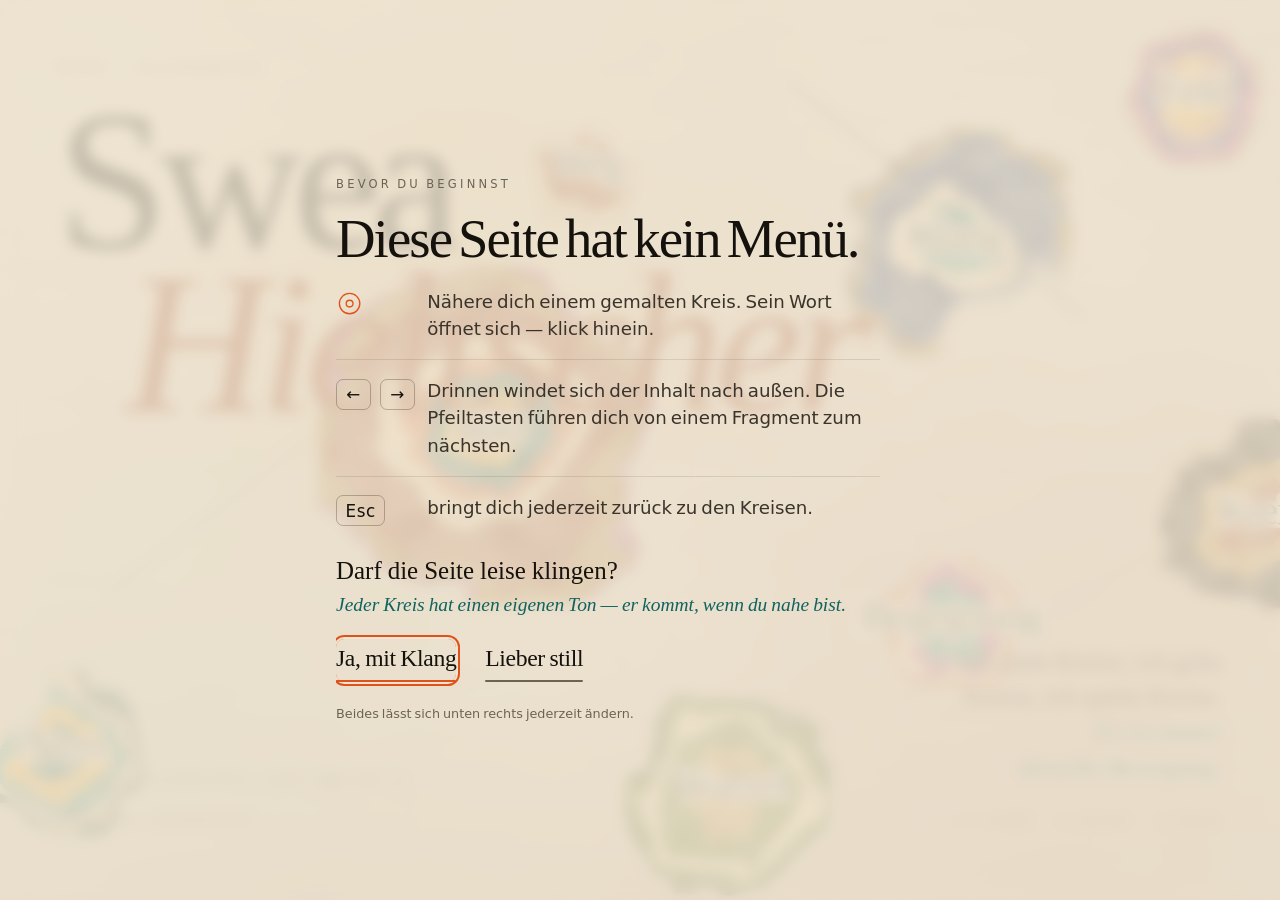
==== commit 65f866ab: "Sichtbarer Ausgang aus der Textansicht" ====
--- a/index.html
+++ b/index.html
@@ -23,6 +23,12 @@
 <body>
 
 <a class="ueberspringen" href="#dokument">Direkt zum Text</a>
+
+<!-- Wer in der Textansicht landet, muss auch wieder herausfinden. -->
+<div id="textansicht-band" hidden>
+  <p>Du liest gerade die <b>Textansicht</b> — ohne Farbe, ohne Bewegung.</p>
+  <button type="button" data-zurueck-zum-feld>Zurück zu den Kreisen</button>
+</div>
 
 <!-- ══════════════════════════════════════════════════════════════
      PAPIER — der Grund. Liegt unter allem.
--- a/assets/css/01-grund.css
+++ b/assets/css/01-grund.css
@@ -199,6 +199,66 @@
   border-radius: .35em;
 }
 
+/* ── Kreiszeiger: nur für eine präzise Maus ──────────────────────
+   Auf Touchgeräten bleibt er vollständig weg. In Textfeldern bleibt
+   der vertraute Textcursor erhalten. */
+@media (hover: hover) and (pointer: fine) {
+  html[data-cursor='an'],
+  html[data-cursor='an'] body,
+  html[data-cursor='an'] body * { cursor: none !important; }
+
+  html[data-cursor='an'] body :is(input, textarea) { cursor: text !important; }
+  html[data-cursor='an'] body select { cursor: default !important; }
+
+  .kreiszeiger {
+    position: fixed;
+    left: 0;
+    top: 0;
+    z-index: 10000;
+    width: 1.25rem;
+    height: 1.25rem;
+    border: 1px solid var(--zinnober);
+    border-radius: 50%;
+    translate: -50% -50%;
+    opacity: 0;
+    pointer-events: none;
+    mix-blend-mode: multiply;
+    transition:
+      width var(--schnell) var(--kurve),
+      height var(--schnell) var(--kurve),
+      opacity .18s linear,
+      background-color var(--schnell) var(--kurve),
+      border-color var(--schnell) var(--kurve);
+    will-change: transform, width, height;
+  }
+  .kreiszeiger::after {
+    content: '';
+    position: absolute;
+    left: 50%;
+    top: 50%;
+    width: .22rem;
+    height: .22rem;
+    border-radius: 50%;
+    background: var(--tusche);
+    translate: -50% -50%;
+    transition: transform var(--schnell) var(--kurve), opacity var(--schnell);
+  }
+  html[data-cursor-sichtbar='ja'] .kreiszeiger { opacity: .88; }
+  html[data-cursor-aktiv='ja'] .kreiszeiger {
+    width: 2.7rem;
+    height: 2.7rem;
+    border-color: var(--tuerkis);
+    background: color-mix(in srgb, var(--safran) 18%, transparent);
+  }
+  html[data-cursor-aktiv='ja'] .kreiszeiger::after { transform: scale(.55); }
+  html[data-cursor-gedrueckt='ja'] .kreiszeiger {
+    width: .9rem;
+    height: .9rem;
+    background: color-mix(in srgb, var(--zinnober) 22%, transparent);
+  }
+  html[data-cursor-text='ja'] .kreiszeiger { opacity: 0; }
+}
+
 /* ── Hilfsklassen ───────────────────────────────────────────────── */
 .ueberspringen {
   position: fixed;
--- a/assets/css/02-feld.css
+++ b/assets/css/02-feld.css
@@ -181,10 +181,11 @@
 .feld__hinweis b + b,
 .geste b + b,
 .empfang__zeichen b + b { margin-inline-start: .25em; }
+/* Eine Reihe über dem Rechtlichen — unten links ist schon belegt. */
 html[data-js='an'] .feld__hinweis {
   position: absolute;
-  left: var(--rand);
-  bottom: var(--rand);
+  left: var(--sicher-links, var(--rand));
+  bottom: calc(var(--sicher-unten, var(--rand)) + 3.1rem);
   opacity: .0;
   animation: hinweis-kommt 1s var(--kurve) 2.6s forwards;
 }
--- a/assets/css/03-raum.css
+++ b/assets/css/03-raum.css
@@ -267,19 +267,25 @@
   margin-inline-end: .22em; opacity: .5;
 }
 
-/* ── Der Kompass: wie viel dieses Raums ist gefunden? ───────────── */
+/* ══════════════════════════════════════════════════════════════════
+   DIE FUSSZEILE — zwei Reihen, damit sich nichts ins Gehege kommt.
+
+     Reihe 1 (oben):   der Weg, mittig
+     Reihe 2 (unten):  links wie weit man ist, rechts die Schalter
+   ══════════════════════════════════════════════════════════════════ */
 .kompass {
   position: absolute;
-  left: var(--rand);
-  bottom: calc(var(--rand) + 2.6rem);
+  left: var(--sicher-links, var(--rand));
+  bottom: var(--sicher-unten, var(--rand));
   z-index: 5;
   display: flex;
   align-items: center;
-  gap: .8rem;
+  gap: .75rem;
+  height: 2.2rem;
   pointer-events: none;
   mix-blend-mode: multiply;
 }
-.kompass svg { width: 2.6rem; height: 2.6rem; overflow: visible; }
+.kompass svg { width: 2.2rem; height: 2.2rem; overflow: visible; flex: none; }
 .kompass circle { fill: none; stroke-width: 1.4; }
 .kompass .kompass__bahn { stroke: color-mix(in srgb, var(--tusche) 20%, transparent); }
 .kompass .kompass__weg {
@@ -297,38 +303,36 @@
 }
 .kompass__text b { font-weight: 400; color: var(--tusche); font-variant-numeric: tabular-nums; }
 
-/* ── Die Geste: wie man sich bewegt ─────────────────────────────── */
+/* Reihe 1: wie man sich bewegt. Immer eine Zeile — nie zwei. */
 .geste {
   position: absolute;
   left: 50%;
-  bottom: var(--rand);
+  bottom: calc(var(--sicher-unten, var(--rand)) + 3.1rem);
   transform: translateX(-50%);
   z-index: 5;
-  max-width: min(46rem, 92vw);
-  font-size: .68rem;
+  max-width: calc(100vw - 2rem);
+  white-space: nowrap;
+  font-size: clamp(.58rem, .48rem + .3vw, .68rem);
   letter-spacing: .14em;
   text-transform: uppercase;
   color: var(--tusche-fern);
   pointer-events: none;
   text-align: center;
-  line-height: 1.9;
+  line-height: 1;
+  margin: 0;
   transition: opacity .8s var(--kurve);
 }
-.geste b {
-  font-weight: 400;
-  color: var(--tusche);
-  padding: .18em .45em .22em;
-  margin-inline-end: .1em;
-  border: 1px solid color-mix(in srgb, var(--tusche) 28%, transparent);
-  border-radius: .4em;
-  letter-spacing: .06em;
-}
 /* Verblasst, sobald man sich bewegt — verschwindet aber nie ganz. */
-.raum[data-bewegt] .geste { opacity: .32; }
+.raum[data-bewegt] .geste { opacity: .34; }
 .raum[data-bewegt] .geste:hover { opacity: 1; }
 
-@media (max-width: 46rem) {
-  .geste { font-size: .6rem; letter-spacing: .1em; bottom: calc(var(--rand) + 2.4rem); }
+/* Wird es eng, verschwindet erst das Beiwerk, dann die Zählung. */
+@media (max-width: 60rem) {
+  .geste [data-nebensache] { display: none; }
+}
+@media (max-width: 34rem) {
+  .kompass__text { display: none; }
+  .geste { letter-spacing: .08em; }
 }
 
 /* ══════════════════════════════════════════════════════════════════
@@ -594,14 +598,29 @@
 }
 #recht-kurz a { min-height: 2.75rem; display: inline-flex; align-items: center; text-decoration: none; }
 #recht-kurz a:hover { color: var(--zinnober); }
-html[data-modus='raum'] #recht-kurz { opacity: .45; }
+
+/* Im Raum zählt unten links der Kompass. Zwei Dinge in einer Ecke
+   sind eins zu viel — also wandert das Rechtliche nach oben links,
+   gegenüber dem Rückweg. Erreichbar bleibt es überall. */
+html[data-modus='raum'] #recht-kurz {
+  top: var(--sicher-oben);
+  bottom: auto;
+  right: auto;
+  justify-content: flex-start;
+  opacity: .4;
+  transition: opacity var(--schnell);
+}
+html[data-modus='raum'] #recht-kurz:hover,
+html[data-modus='raum'] #recht-kurz:focus-within { opacity: 1; }
+
 html[data-raum='raum-impressum'] #recht-kurz,
 html[data-raum='raum-datenschutz'] #recht-kurz { display: none; }
 html[data-raum='raum-impressum'] #werkzeug,
 html[data-raum='raum-datenschutz'] #werkzeug { display: none; }
 
 @media (max-width: 40rem) {
-  #recht-kurz {
+  /* Im Feld über den Schaltern, im Raum weiterhin oben links. */
+  html[data-modus='feld'] #recht-kurz {
     bottom: calc(var(--sicher-unten) + 3.2rem);
     right: var(--sicher-rechts);
     justify-content: center;
--- a/assets/css/04-schrift.css
+++ b/assets/css/04-schrift.css
@@ -3,6 +3,42 @@
    Wer nur lesen will, soll nur lesen. Ein gesetztes Buch, kein Erlebnis.
    Dieselben Inhalte, dieselbe DOM — nur anders gezeigt.
    ══════════════════════════════════════════════════════════════════ */
+
+/* ── Das Band: der Ausgang aus der Textansicht ──────────────────────
+   Ohne einen sichtbaren Weg zurück bleibt man hier hängen und hält
+   die schlichte Fassung für die ganze Seite. ── */
+#textansicht-band {
+  position: sticky;
+  top: 0;
+  z-index: 50;
+  display: flex;
+  flex-wrap: wrap;
+  align-items: baseline;
+  justify-content: space-between;
+  gap: .8rem 2rem;
+  padding: .85rem var(--rand);
+  background: var(--tusche);
+  color: var(--papier-hell);
+  font-size: .9rem;
+}
+#textansicht-band[hidden] { display: none; }
+#textansicht-band p { margin: 0; }
+#textansicht-band b { font-weight: 400; color: var(--safran); }
+#textansicht-band button {
+  position: relative;
+  font-family: 'Fraunces', Georgia, serif;
+  font-size: 1.05rem;
+  color: var(--papier-hell);
+  padding-bottom: .12em;
+  border-bottom: 1.5px solid var(--zinnober);
+  transition: color var(--schnell), border-color var(--schnell);
+  white-space: nowrap;
+}
+#textansicht-band button:hover { color: var(--safran); border-color: var(--safran); }
+#textansicht-band button:focus-visible {
+  outline: none;
+  box-shadow: 0 0 0 2px var(--tusche), 0 0 0 4px var(--safran);
+}
 
 html[data-schrift='an'] #pigment,
 html[data-schrift='an'] #linien,
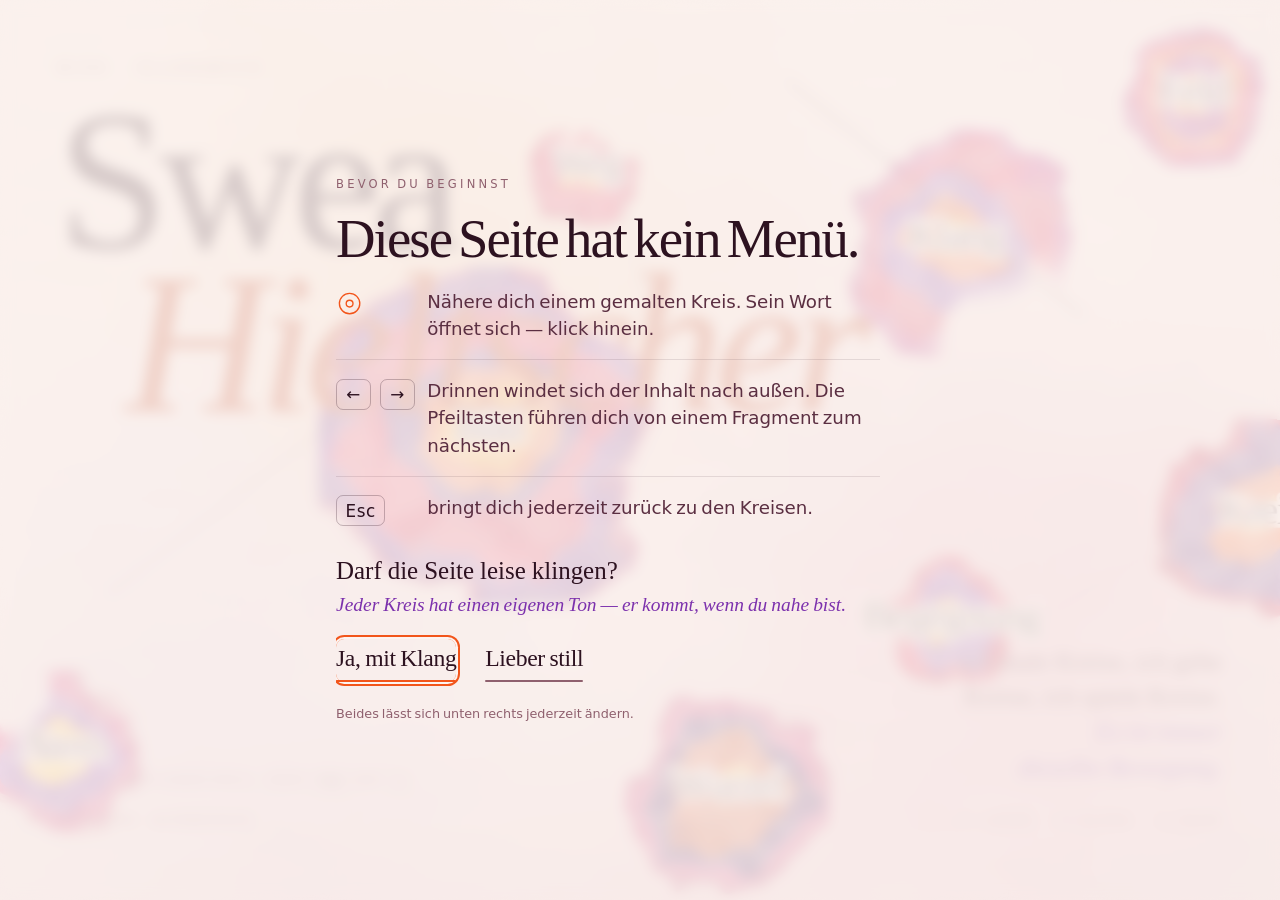
==== commit 3f72523a: "Farben aus ihren Bildern: Glut im Kern, Violett und Rosa nach außen Papier wird rosig statt beige, d" ====
--- a/index.html
+++ b/index.html
@@ -5,7 +5,7 @@
 <meta name="viewport" content="width=device-width, initial-scale=1, viewport-fit=cover">
 <title>Swea Hieltscher — Kreise</title>
 <meta name="description" content="Swea Hieltscher. Malerei, Musik, Bewegung, Gesundheit. Alles ist ein Kreis. Wien und Ollersbach.">
-<meta name="theme-color" content="#efe5d1">
+<meta name="theme-color" content="#fdf3f0">
 <meta name="color-scheme" content="light">
 
 <meta property="og:title" content="Swea Hieltscher — Kreise">
@@ -593,7 +593,7 @@
   document.documentElement.setAttribute('data-datei', 'ja');
   var p = document.createElement('p');
   p.style.cssText = 'position:fixed;inset:auto 0 0 0;z-index:9999;margin:0;padding:.9rem 1.2rem;'
-    + 'background:#2a231a;color:#efe5d1;font:14px/1.5 system-ui,sans-serif;text-align:center';
+    + 'background:#4a1330;color:#fdf3f0;font:14px/1.5 system-ui,sans-serif;text-align:center';
   p.innerHTML = 'Das hier ist nur die Textfassung — Browser sperren bei einer lokal ge&ouml;ffneten Datei '
     + 'die Programmteile. Die eigentliche Seite liegt daneben als <b>vorschau.html</b>, '
     + 'oder starte einen kleinen Server: <code>npx serve</code>';
--- a/assets/css/01-grund.css
+++ b/assets/css/01-grund.css
@@ -45,28 +45,29 @@
 
 /* ── Pigmente ───────────────────────────────────────────────────── */
 :root {
-  /* Papier */
-  --papier:        #efe5d1;
-  --papier-tief:   #e4d6bc;
-  --papier-hell:   #f8f2e4;
-
-  /* Tusche */
-  --tusche:        #15120e;
-  --tusche-weich:  #3b342b;
-  --tusche-fern:   #6d6355;
-
-  /* Ihre Farben — aus den Bildern gelesen */
-  --zinnober:      #e0521c;
-  --safran:        #f0a81c;
-  --karmin:        #c31d55;
-  --magenta:       #d4359a;
-  --tuerkis:       #10635f;
-  --tuerkis-hell:  #2e948c;
-  --kobalt:        #1e3f8f;
-  --oliv:          #55701f;
-  --ocker:         #c58a2a;
-  --creme:         #f6edd8;
-  --rost:          #a33512;
+  /* Papier — Aquarellbütten, rosig durchscheinend */
+  --papier:        #fdf3f0;
+  --papier-tief:   #f7e0e0;
+  --papier-hell:   #fffbf8;
+
+  /* Tusche — kein Schwarz, ein tiefes Pflaumendunkel */
+  --tusche:        #2d1220;
+  --tusche-weich:  #5b2f42;
+  --tusche-fern:   #8f606e;
+
+  /* Ihre Farben — aus den Bildern gelesen: Glut in der Mitte,
+     nach außen über Karmin und Magenta ins Violett */
+  --zinnober:      #f2551b;
+  --safran:        #fa9a16;
+  --karmin:        #e11447;
+  --magenta:       #d21c93;
+  --violett:       #7c31ad;
+  --violett-hell:  #a655cf;
+  --pflaume:       #5a2585;
+  --himbeer:       #d81a6e;
+  --gold:          #fdb92a;
+  --creme:         #fdeae0;
+  --rost:          #c8380f;
 
   /* Rhythmus */
   --atem:          5.5s;      /* ein voller Atemzug */
@@ -142,9 +143,9 @@
   position: absolute;
   inset: -10%;
   background:
-    radial-gradient(58% 46% at 22% 18%, #f8f1df 0%, transparent 62%),
-    radial-gradient(52% 60% at 82% 74%, #ecdec2 0%, transparent 66%),
-    radial-gradient(70% 55% at 50% 108%, #e2d2b4 0%, transparent 70%),
+    radial-gradient(58% 46% at 22% 18%, #fff6ec 0%, transparent 62%),
+    radial-gradient(52% 60% at 82% 74%, #fbdfe6 0%, transparent 66%),
+    radial-gradient(70% 55% at 50% 108%, #f6cfd9 0%, transparent 70%),
     var(--papier);
 }
 
@@ -152,7 +153,7 @@
 .papier__faser {
   position: absolute;
   inset: 0;
-  opacity: .5;
+  opacity: .34;
   mix-blend-mode: multiply;
   background-image:
     url("data:image/svg+xml;utf8,<svg xmlns='http://www.w3.org/2000/svg' width='300' height='300'><filter id='f'><feTurbulence type='fractalNoise' baseFrequency='0.85' numOctaves='4' stitchTiles='stitch'/><feColorMatrix type='saturate' values='0'/></filter><rect width='300' height='300' filter='url(%23f)' opacity='0.42'/></svg>"),
@@ -165,7 +166,7 @@
   position: absolute;
   inset: 0;
   background:
-    radial-gradient(120% 95% at 38% 30%, transparent 40%, rgba(70,52,28,.09) 78%, rgba(50,36,18,.17) 100%);
+    radial-gradient(120% 95% at 38% 30%, transparent 40%, rgba(140,30,80,.07) 78%, rgba(90,20,70,.14) 100%);
 }
 
 /* ── Schrift ────────────────────────────────────────────────────── */
@@ -247,7 +248,7 @@
   html[data-cursor-aktiv='ja'] .kreiszeiger {
     width: 2.7rem;
     height: 2.7rem;
-    border-color: var(--tuerkis);
+    border-color: var(--violett);
     background: color-mix(in srgb, var(--safran) 18%, transparent);
   }
   html[data-cursor-aktiv='ja'] .kreiszeiger::after { transform: scale(.55); }
--- a/assets/css/02-feld.css
+++ b/assets/css/02-feld.css
@@ -139,7 +139,7 @@
   color: var(--tusche-weich);
   margin: 0 0 2.6rem;
 }
-.feld__satz em { color: var(--tuerkis); }
+.feld__satz em { color: var(--violett); }
 
 html[data-js='an'] .feld__satz {
   position: absolute;
@@ -567,7 +567,7 @@
   margin: .6rem 0 0;
   color: var(--tusche);
 }
-.empfang__frage em { color: var(--tuerkis); font-size: .78em; }
+.empfang__frage em { color: var(--violett); font-size: .78em; }
 
 .empfang__wahl { display: flex; flex-wrap: wrap; gap: 1.8rem; margin: .2rem 0 0; }
 .empfang__wahl button {
--- a/assets/css/03-raum.css
+++ b/assets/css/03-raum.css
@@ -194,15 +194,15 @@
 
 .werk[data-palette='glut'] .werk__flaeche {
   background:
-    radial-gradient(circle at 50% 46%, var(--zinnober) 0 13%, transparent 13.6%),
+    radial-gradient(circle at 50% 46%, var(--gold) 0 13%, transparent 13.6%),
     radial-gradient(circle at 48% 47%, transparent 0 15%, var(--safran) 15% 21%, transparent 21.7%),
-    radial-gradient(circle at 51% 45%, transparent 0 23%, var(--karmin) 23% 28%, transparent 28.8%),
-    radial-gradient(circle at 49% 48%, transparent 0 30%, var(--tuerkis) 30% 37%, transparent 37.6%),
-    radial-gradient(circle at 52% 46%, transparent 0 39%, var(--creme) 39% 45%, transparent 45.5%),
-    radial-gradient(circle at 48% 45%, transparent 0 47%, var(--oliv) 47% 55%, transparent 55.6%),
-    radial-gradient(circle at 50% 47%, transparent 0 57%, var(--kobalt) 57% 67%, transparent 67.5%),
-    radial-gradient(circle at 50% 46%, transparent 0 69%, var(--rost) 69% 82%, transparent 82.5%),
-    var(--safran);
+    radial-gradient(circle at 51% 45%, transparent 0 23%, var(--zinnober) 23% 28%, transparent 28.8%),
+    radial-gradient(circle at 49% 48%, transparent 0 30%, var(--karmin) 30% 37%, transparent 37.6%),
+    radial-gradient(circle at 52% 46%, transparent 0 39%, var(--himbeer) 39% 45%, transparent 45.5%),
+    radial-gradient(circle at 48% 45%, transparent 0 47%, var(--magenta) 47% 55%, transparent 55.6%),
+    radial-gradient(circle at 50% 47%, transparent 0 57%, var(--violett) 57% 67%, transparent 67.5%),
+    radial-gradient(circle at 50% 46%, transparent 0 69%, var(--pflaume) 69% 82%, transparent 82.5%),
+    var(--papier-tief);
 }
 .werk[data-palette='aquarell'] .werk__flaeche {
   background:
@@ -216,23 +216,23 @@
 .werk[data-palette='kandinsky'] .werk__flaeche {
   background:
     radial-gradient(circle at 38% 34%, var(--karmin) 0 9%, transparent 9.4%),
-    radial-gradient(circle at 62% 42%, color-mix(in srgb, var(--oliv) 88%, transparent) 0 13%, transparent 13.4%),
+    radial-gradient(circle at 62% 42%, color-mix(in srgb, var(--himbeer) 88%, transparent) 0 13%, transparent 13.4%),
     radial-gradient(circle at 47% 58%, color-mix(in srgb, var(--rost) 82%, transparent) 0 17%, transparent 17.4%),
     radial-gradient(circle at 72% 68%, var(--safran) 0 7%, transparent 7.4%),
-    radial-gradient(circle at 27% 66%, var(--kobalt) 0 5%, transparent 5.4%),
+    radial-gradient(circle at 27% 66%, var(--pflaume) 0 5%, transparent 5.4%),
     linear-gradient(58deg, transparent 40%, var(--safran) 40% 47%, transparent 47%),
-    linear-gradient(-32deg, transparent 44%, var(--kobalt) 44% 50%, transparent 50%),
+    linear-gradient(-32deg, transparent 44%, var(--pflaume) 44% 50%, transparent 50%),
     radial-gradient(circle at 50% 50%, transparent 0 43%, var(--tusche) 43% 46%, transparent 46.4%),
     var(--papier-hell);
 }
 .werk[data-palette='erde'] .werk__flaeche {
   aspect-ratio: 1;
   background:
-    radial-gradient(circle at 50% 52%, var(--oliv) 0 18%, transparent 18.6%),
-    radial-gradient(circle at 47% 50%, transparent 0 21%, var(--ocker) 21% 32%, transparent 32.7%),
-    radial-gradient(circle at 52% 53%, transparent 0 35%, var(--tuerkis) 35% 48%, transparent 48.6%),
-    radial-gradient(circle at 50% 51%, transparent 0 51%, var(--rost) 51% 68%, transparent 68.5%),
-    var(--tusche-weich);
+    radial-gradient(circle at 50% 52%, var(--gold) 0 18%, transparent 18.6%),
+    radial-gradient(circle at 47% 50%, transparent 0 21%, var(--zinnober) 21% 32%, transparent 32.7%),
+    radial-gradient(circle at 52% 53%, transparent 0 35%, var(--himbeer) 35% 48%, transparent 48.6%),
+    radial-gradient(circle at 50% 51%, transparent 0 51%, var(--violett) 51% 68%, transparent 68.5%),
+    var(--pflaume);
 }
 
 /* ── Taten: die einzigen Dinge, die man anklickt ────────────────── */
@@ -394,7 +394,7 @@
     radial-gradient(circle at 50% 50%, var(--safran) 0 22%, transparent 22.5%),
     radial-gradient(circle at 50% 50%, transparent 0 26%, var(--zinnober) 26% 44%, transparent 44.6%),
     radial-gradient(circle at 50% 50%, transparent 0 48%, var(--karmin) 48% 70%, transparent 70.5%),
-    radial-gradient(circle at 50% 50%, transparent 0 74%, var(--tuerkis) 74% 100%);
+    radial-gradient(circle at 50% 50%, transparent 0 74%, var(--violett) 74% 100%);
   filter: url(#aquarell);
   transform-origin: 50% 50%;
   animation: atem-zyklus 10s cubic-bezier(.37,0,.63,1) infinite;
@@ -404,7 +404,7 @@
   position: absolute;
   inset: 0;
   border-radius: 50%;
-  border: 1px solid color-mix(in srgb, var(--tuerkis) 45%, transparent);
+  border: 1px solid color-mix(in srgb, var(--violett) 45%, transparent);
   transform: scale(1.62);
   pointer-events: none;
 }
@@ -427,11 +427,11 @@
   transition: color .8s var(--kurve-weich);
 }
 .atem[data-phase='ein'] .atem__wort { color: var(--zinnober); }
-.atem[data-phase='aus'] .atem__wort { color: var(--tuerkis); }
+.atem[data-phase='aus'] .atem__wort { color: var(--violett); }
 
 /* WURZEL — der wachsende Strang */
 .wurzelwerk svg { width: 100%; height: clamp(180px, 30vh, 320px); overflow: visible; }
-.wurzelwerk path { fill: none; stroke: var(--oliv); stroke-linecap: round; }
+.wurzelwerk path { fill: none; stroke: var(--himbeer); stroke-linecap: round; }
 
 /* FELD — die Aura */
 .aura { width: min(34vmin, 17rem); aspect-ratio: 1; position: relative; }
@@ -443,7 +443,7 @@
 .aura span:nth-child(2) { inset: 12%; border-color: color-mix(in srgb, var(--karmin) 55%, transparent); animation-delay: -.7s; }
 .aura span:nth-child(3) { inset: 24%; border-color: color-mix(in srgb, var(--zinnober) 55%, transparent); animation-delay: -1.4s; }
 .aura span:nth-child(4) { inset: 36%; border-color: color-mix(in srgb, var(--safran) 60%, transparent); animation-delay: -2.1s; }
-.aura span:nth-child(5) { inset: 48%; border-color: color-mix(in srgb, var(--tuerkis) 60%, transparent); animation-delay: -2.8s; }
+.aura span:nth-child(5) { inset: 48%; border-color: color-mix(in srgb, var(--violett) 60%, transparent); animation-delay: -2.8s; }
 @keyframes aura-puls { 0%,100% { transform: scale(1); opacity: .5; } 50% { transform: scale(1.06); opacity: 1; } }
 
 /* BEGEGNUNG — jede Frage ein eigenes Fragment.
@@ -520,7 +520,7 @@
   border: 1.5px solid var(--zinnober);
   transition: transform var(--mittel) var(--kurve), opacity var(--mittel);
 }
-.formular__senden button::after { inset: 14%; border-color: var(--tuerkis); opacity: .5; }
+.formular__senden button::after { inset: 14%; border-color: var(--violett); opacity: .5; }
 .formular__senden button:hover::before { transform: scale(1.09) rotate(7deg); }
 .formular__senden button:hover::after  { transform: scale(.86) rotate(-11deg); opacity: 1; }
 .formular__senden button:hover { color: var(--zinnober); }
